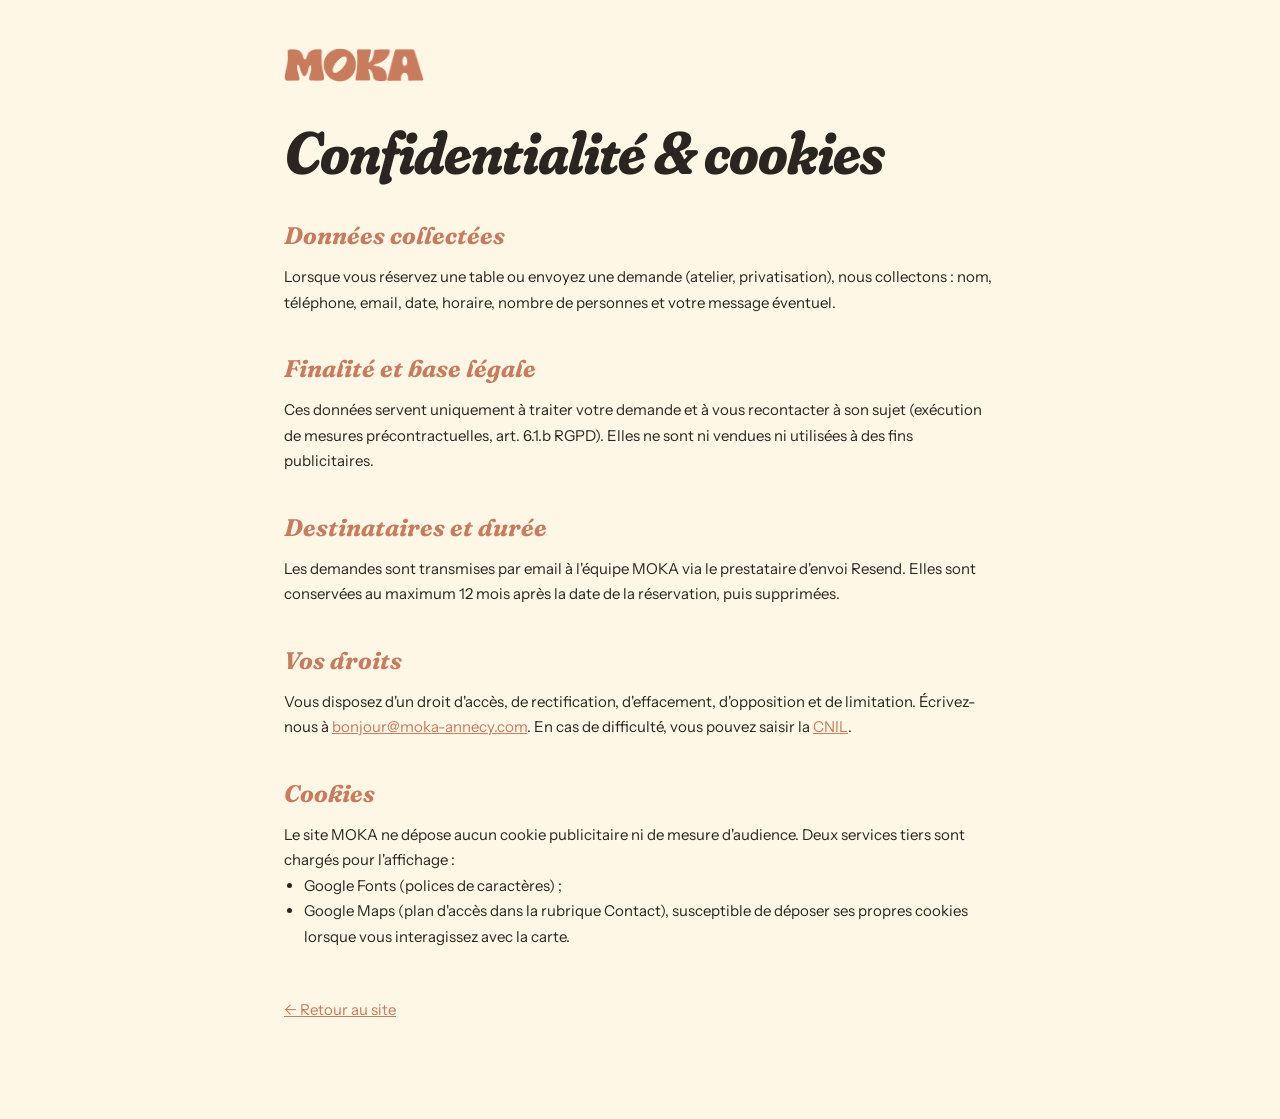
==== confidentialite.html @ 69cb8508 "Cache : versionnage CSS/JS et revalidation, fin du cache immuable d'un an Co-Authored-By: Claude Opu" ====
<!DOCTYPE html>
<html lang="fr" data-time="morning">
<head>
<meta charset="UTF-8">
<meta name="viewport" content="width=device-width, initial-scale=1">
<title>Confidentialité &amp; cookies — MOKA Annecy</title>
<meta name="robots" content="noindex">
<link rel="icon" href="/assets/img/favicon.svg" type="image/svg+xml">
<link rel="preconnect" href="https://fonts.googleapis.com">
<link rel="preconnect" href="https://fonts.gstatic.com" crossorigin>
<link href="https://fonts.googleapis.com/css2?family=Fraunces:ital,opsz,wght,SOFT@0,9..144,400..800,100;1,9..144,400..800,100&family=Instrument+Sans:wght@300;400;500;600;700&display=swap" rel="stylesheet">
<link rel="stylesheet" href="/assets/css/style.css?v=2fcfecd-2">
<style>
  body, a, button { cursor: auto !important; }
  a { cursor: pointer !important; }
  .legal-page { max-width: 760px; margin: 0 auto; padding: 48px 24px 96px; }
  .legal-page .back { display: inline-block; margin-bottom: 40px; color: var(--accent); text-decoration: none; font-size: 14px; }
  .legal-page .logo { height: 34px; display: block; margin-bottom: 40px; }
  .legal-page h1 { font-family: var(--font-serif); font-style: italic; font-variation-settings: var(--serif-var); font-size: clamp(38px, 7vw, 60px); line-height: 1; letter-spacing: -1px; margin-bottom: 32px; }
  .legal-page h2 { font-family: var(--font-serif); font-style: italic; font-size: 24px; color: var(--accent); margin: 36px 0 10px; }
  .legal-page p, .legal-page li { font-size: 15px; line-height: 1.7; color: var(--text); }
  .legal-page ul { padding-left: 20px; }
  .legal-page a { color: var(--accent); }
</style>
</head>
<body>
<main class="legal-page">
  <a href="/"><img src="/assets/img/logo-day.png" alt="MOKA" class="logo"></a>
  <h1>Confidentialité &amp; cookies</h1>
  <h2>Données collectées</h2>
  <p>Lorsque vous réservez une table ou envoyez une demande (atelier, privatisation), nous collectons : nom, téléphone, email, date, horaire, nombre de personnes et votre message éventuel.</p>
  <h2>Finalité et base légale</h2>
  <p>Ces données servent uniquement à traiter votre demande et à vous recontacter à son sujet (exécution de mesures précontractuelles, art. 6.1.b RGPD). Elles ne sont ni vendues ni utilisées à des fins publicitaires.</p>
  <h2>Destinataires et durée</h2>
  <p>Les demandes sont transmises par email à l'équipe MOKA via le prestataire d'envoi Resend. Elles sont conservées au maximum 12 mois après la date de la réservation, puis supprimées.</p>
  <h2>Vos droits</h2>
  <p>Vous disposez d'un droit d'accès, de rectification, d'effacement, d'opposition et de limitation. Écrivez-nous à <a href="mailto:bonjour@moka-annecy.com">bonjour@moka-annecy.com</a>. En cas de difficulté, vous pouvez saisir la <a href="https://www.cnil.fr" target="_blank" rel="noopener">CNIL</a>.</p>
  <h2 id="cookies">Cookies</h2>
  <p>Le site MOKA ne dépose aucun cookie publicitaire ni de mesure d'audience. Deux services tiers sont chargés pour l'affichage :</p>
  <ul>
    <li>Google Fonts (polices de caractères) ;</li>
    <li>Google Maps (plan d'accès dans la rubrique Contact), susceptible de déposer ses propres cookies lorsque vous interagissez avec la carte.</li>
  </ul>
  <p style="margin-top:48px"><a href="/">← Retour au site</a></p>
</main>
</body>
</html>
---- assets/css/style.css ----
* { margin: 0; padding: 0; box-sizing: border-box; }

:root {
  /* Palette MOKA base */
  --cream: #FAF4EC;
  --terracotta: #C97B5E;
  --terracotta-dark: #a8624a;
  --disco: #E8B530;
  --powder: #A8BBD3;
  --ink: #2A2520;
  --ink-mute: #6B5D52;

  /* Palette dynamique — valeurs par défaut afternoon */
  --bg: #FAF0E0;
  --bg-alt: #FFF7E5;
  --text: #2A2520;
  --text-mute: #6B5D52;
  --accent: #C97B5E;
  --accent-2: #E8B530;
  --nav-blur: rgba(250, 244, 236, 0.75);
  --border: rgba(42, 37, 32, 0.12);

  --transition-slow: 800ms cubic-bezier(0.4, 0, 0.2, 1);

  /* Typo */
  --font-serif: 'Fraunces', Georgia, serif;
  --font-sans: 'Instrument Sans', -apple-system, sans-serif;
  --font-accent: 'Bricolage Grotesque', sans-serif;
  --serif-var: "opsz" 144, "SOFT" 100, "WONK" 0;
}

/* Palette morning : lumineux, chaud, doux */
html[data-time="morning"] {
  --bg: #FFF7E5;
  --bg-alt: #FAF4EC;
  --text: #2A2520;
  --text-mute: #6B5D52;
  --accent: #C97B5E;
  --accent-2: #E8B530;
  --nav-blur: rgba(255, 247, 229, 0.8);
  --border: rgba(42, 37, 32, 0.1);
}

/* Palette afternoon : crème pêche + disco */
html[data-time="afternoon"] {
  --bg: #FAF0E0;
  --bg-alt: #FFF7E5;
  --text: #2A2520;
  --text-mute: #6B5D52;
  --accent: #C97B5E;
  --accent-2: #E8B530;
  --nav-blur: rgba(250, 240, 224, 0.78);
  --border: rgba(42, 37, 32, 0.12);
}

/* Palette night : encre profonde + accents chauds */
html[data-time="night"] {
  --bg: #1E1A16;
  --bg-alt: #2A2520;
  --text: #FAF4EC;
  --text-mute: rgba(250, 244, 236, 0.65);
  --accent: #E8B530;
  --accent-2: #C97B5E;
  --nav-blur: rgba(30, 26, 22, 0.75);
  --border: rgba(250, 244, 236, 0.15);
}

html { scroll-behavior: smooth; }

body {
  font-family: var(--font-sans);
  font-size: 16px;
  line-height: 1.5;
  color: var(--text);
  background: var(--bg);
  overflow-x: hidden;
  transition:
    background var(--transition-slow),
    color var(--transition-slow);
  cursor: default;
}

@media (min-width: 900px) {
  body { cursor: none; }
  a, button, [data-cursor-hover] { cursor: none; }
}

.serif {
  font-family: var(--font-serif);
  font-style: italic;
  font-variation-settings: var(--serif-var);
}
.accent {
  font-family: var(--font-accent);
  font-style: italic;
  font-weight: 500;
}
.uppercase-label {
  font-family: var(--font-sans);
  font-size: 11px;
  font-weight: 500;
  letter-spacing: 0.22em;
  text-transform: uppercase;
  color: var(--accent);
}

/* Custom cursor */
.cursor-outer, .cursor-inner {
  position: fixed;
  pointer-events: none;
  border-radius: 50%;
  z-index: 9999;
  mix-blend-mode: difference;
}
.cursor-outer {
  width: 32px;
  height: 32px;
  border: 1px solid var(--cream);
  transform: translate(-50%, -50%);
  transition: width 200ms, height 200ms, border-color 200ms;
}
.cursor-inner {
  width: 6px;
  height: 6px;
  background: var(--cream);
  transform: translate(-50%, -50%);
}
body.hovering .cursor-outer {
  width: 56px;
  height: 56px;
  background: rgba(250, 244, 236, 0.15);
}
@media (max-width: 899px) {
  .cursor-outer, .cursor-inner { display: none; }
}

/* Header */
header {
  position: fixed;
  top: 0;
  left: 0;
  right: 0;
  z-index: 100;
  padding: 20px 32px;
  transition: background var(--transition-slow), padding 200ms;
  backdrop-filter: blur(0px);
}
header.scrolled {
  background: var(--nav-blur);
  backdrop-filter: blur(20px);
  padding: 14px 32px;
  border-bottom: 1px solid var(--border);
}
header .container {
  display: flex;
  align-items: center;
  gap: 40px;
  max-width: 1440px;
  margin: 0 auto;
}
header .logo-link { line-height: 0; }
header .logo {
  height: 46px;
  display: block;
}
header nav {
  display: flex;
  gap: 32px;
  align-items: center;
  margin-left: auto;
}
@media (max-width: 899px) {
  header .container { gap: 12px; }
  header nav { display: none; }
  header .burger { margin-left: auto; order: 2; }
  header .btn-icon { order: 3; }
}
@media (max-width: 899px) { header nav { display: none; } }
header nav a {
  color: var(--text);
  text-decoration: none;
  font-size: 14px;
  font-weight: 400;
  letter-spacing: 0.02em;
  transition: color 200ms;
  position: relative;
}
header nav a:hover { color: var(--accent); }
header nav a::after {
  content: '';
  position: absolute;
  bottom: -4px;
  left: 0;
  right: 0;
  height: 1px;
  background: var(--accent);
  transform: scaleX(0);
  transition: transform 200ms;
  transform-origin: left;
}
header nav a:hover::after { transform: scaleX(1); }

.btn-icon {
  display: inline-flex;
  align-items: center;
  justify-content: center;
  width: 46px;
  height: 46px;
  background: var(--terracotta);
  color: var(--cream);
  border-radius: 50%;
  border: none;
  text-decoration: none;
  transition: transform 200ms, background 200ms;
  position: relative;
}
.btn-icon svg {
  width: 20px;
  height: 20px;
}
.btn-icon:hover {
  transform: translateY(-2px);
  background: var(--terracotta-dark);
}
.btn-icon::after {
  content: attr(aria-label);
  position: absolute;
  top: calc(100% + 8px);
  right: 0;
  padding: 6px 12px;
  background: var(--ink);
  color: var(--cream);
  font-family: var(--font-sans);
  font-size: 11px;
  font-weight: 500;
  letter-spacing: 0.08em;
  border-radius: 100px;
  white-space: nowrap;
  opacity: 0;
  pointer-events: none;
  transform: translateY(-4px);
  transition: opacity 200ms, transform 200ms;
}
.btn-icon:hover::after {
  opacity: 1;
  transform: translateY(0);
}

.btn-primary {
  display: inline-flex;
  align-items: center;
  justify-content: center;
  height: 46px;
  padding: 0 26px;
  background: var(--terracotta);
  color: var(--cream);
  text-decoration: none;
  font-size: 14px;
  font-weight: 500;
  letter-spacing: 0.05em;
  line-height: 1;
  border-radius: 100px;
  border: none;
  transition: transform 200ms, background 200ms;
}
.btn-primary:hover {
  transform: translateY(-2px);
  background: var(--terracotta-dark);
}

.btn-ghost {
  display: inline-flex;
  align-items: center;
  justify-content: center;
  height: 46px;
  padding: 0 26px;
  color: var(--text);
  text-decoration: none;
  font-size: 14px;
  font-weight: 500;
  letter-spacing: 0.05em;
  line-height: 1;
  border-radius: 100px;
  border: 1px solid var(--border);
  transition: all 200ms;
}
.btn-ghost:hover {
  border-color: var(--accent);
  color: var(--accent);
}

/* Header au-dessus du menu quand ouvert pour rester cliquable */
body.menu-open header { z-index: 200; }
body.menu-open header .logo-day { display: none; }
body.menu-open header .logo-night { display: block; }

/* Menu burger mobile */
.burger { display: none; background: none; border: none; padding: 8px; cursor: pointer; position: relative; z-index: 102; }
.burger svg { width: 26px; height: 26px; stroke: var(--text); transition: stroke 200ms, opacity 200ms; display: block; }
.burger .icon-close { position: absolute; top: 8px; left: 8px; opacity: 0; }
body.menu-open .burger .icon-open { opacity: 0; }
body.menu-open .burger .icon-close { opacity: 1; stroke: var(--cream); }
body.menu-open .burger .icon-open { stroke: var(--cream); }
@media (max-width: 899px) { .burger { display: block; } }

/* Menu mobile overlay */
.mobile-menu {
  position: fixed;
  inset: 0;
  background: var(--ink);
  color: var(--cream);
  z-index: 101;
  display: flex;
  flex-direction: column;
  justify-content: center;
  align-items: center;
  gap: 24px;
  opacity: 0;
  pointer-events: none;
  transform: translateY(-20px);
  transition: opacity 400ms cubic-bezier(0.4, 0, 0.2, 1), transform 400ms cubic-bezier(0.4, 0, 0.2, 1);
}
body.menu-open .mobile-menu {
  opacity: 1;
  pointer-events: auto;
  transform: translateY(0);
}
.mobile-menu a {
  font-family: var(--font-serif);
  font-style: italic;
  font-variation-settings: var(--serif-var);
  font-size: 40px;
  color: var(--cream);
  text-decoration: none;
  letter-spacing: -0.5px;
  transition: color 200ms;
}
.mobile-menu a:hover, .mobile-menu a:focus { color: var(--disco); }
.mobile-menu .btn-primary {
  margin-top: 24px;
  background: var(--terracotta);
  color: var(--cream);
  font-family: var(--font-sans);
  font-style: normal;
  font-size: 14px;
}

/* ============ HERO ============ */
.hero {
  min-height: 100vh;
  min-height: 100dvh;
  position: relative;
  overflow: hidden;
  display: flex;
  align-items: center;
  justify-content: center;
  padding: 100px 32px 60px;
  background: var(--bg);
  transition: background var(--transition-slow);
}
.hero-sun-wrap {
  position: absolute;
  top: 15%;
  right: 10%;
  z-index: 1;
  transition: transform 0.8s cubic-bezier(0.25, 0.46, 0.45, 0.94);
  pointer-events: none;
}
.hero-sun {
  width: 380px;
  height: 380px;
  border-radius: 50%;
  background: radial-gradient(circle at 30% 30%, rgba(232, 181, 48, 0.4), rgba(232, 181, 48, 0.15) 60%, transparent 75%);
  filter: blur(20px);
  animation: heroSunDrift 22s ease-in-out infinite, heroSunPulse 8s ease-in-out infinite;
}
html[data-time="night"] .hero-sun {
  background: radial-gradient(circle at 30% 30%, rgba(232, 181, 48, 0.6), rgba(201, 123, 94, 0.25) 60%, transparent 75%);
}
@keyframes heroSunDrift {
  0%, 100% { transform: translate(0, 0); }
  20% { transform: translate(-30px, 20px); }
  40% { transform: translate(20px, -30px); }
  60% { transform: translate(30px, 15px); }
  80% { transform: translate(-15px, -20px); }
}
@keyframes heroSunPulse {
  0%, 100% { opacity: 1; filter: blur(20px); }
  50% { opacity: 0.85; filter: blur(28px); }
}
@media (max-width: 899px) {
  .hero-sun { width: 260px; height: 260px; opacity: 0.6; }
}

.hero-content {
  position: relative;
  z-index: 2;
  text-align: center;
  max-width: 1100px;
  width: 100%;
}
.hero-lines {
  display: flex;
  flex-direction: column;
  gap: 32px;
  margin-bottom: 56px;
  font-family: var(--font-serif);
  font-style: italic;
  font-variation-settings: var(--serif-var);
  font-size: clamp(48px, 10vw, 128px);
  line-height: 0.95;
  letter-spacing: -3px;
  color: var(--text);
  font-weight: 600;
  word-spacing: 0.08em;
}
@media (max-width: 899px) {
  .hero-lines { gap: 24px; }
}
.hero-line {
  display: block;
  opacity: 0;
  transform: translateY(40px);
  filter: blur(12px);
  transition:
    opacity 1s cubic-bezier(0.2, 0.7, 0.2, 1),
    transform 1s cubic-bezier(0.2, 0.7, 0.2, 1),
    filter 1s cubic-bezier(0.2, 0.7, 0.2, 1);
}
.hero-line.visible {
  opacity: 1;
  transform: translateY(0);
  filter: blur(0);
}
.hero-line:nth-child(1) { transition-delay: 300ms; }
.hero-line:nth-child(2) { transition-delay: 700ms; }
.hero-line:nth-child(3) { transition-delay: 1100ms; }

.hero-line-prefix {
  color: var(--text);
  margin-right: 0.4em;
}
@media (max-width: 899px) {
  .hero-line-prefix { margin-right: 0.3em; }
}
html[data-time="night"] .hero-line-prefix { color: rgba(250, 244, 236, 0.85); }

.hero-verb {
  font-family: var(--font-accent);
  font-style: italic;
  font-weight: 700;
  letter-spacing: -1.5px;
  transition: color var(--transition-slow);
}
.verb-morning { color: var(--terracotta); }
.verb-afternoon { color: var(--disco); }
.verb-night { color: var(--powder); }
html[data-time="night"] .verb-night { color: #C9D6E8; }

/* Slight highlight of the current time's line */
html[data-time="morning"] .hero-line:nth-child(1) .hero-line-prefix,
html[data-time="afternoon"] .hero-line:nth-child(2) .hero-line-prefix,
html[data-time="night"] .hero-line:nth-child(3) .hero-line-prefix {
  font-weight: 700;
}
html[data-time="morning"] .hero-line:not(:nth-child(1)),
html[data-time="afternoon"] .hero-line:not(:nth-child(2)),
html[data-time="night"] .hero-line:not(:nth-child(3)) {
  opacity: 0.55;
}
html[data-time="morning"] .hero-line:not(:nth-child(1)).visible,
html[data-time="afternoon"] .hero-line:not(:nth-child(2)).visible,
html[data-time="night"] .hero-line:not(:nth-child(3)).visible {
  opacity: 0.55;
}

.hero-sub {
  font-family: var(--font-sans);
  font-size: clamp(14px, 1.5vw, 17px);
  color: var(--text-mute);
  letter-spacing: 0.08em;
  margin-bottom: 44px;
  opacity: 0;
  transform: translateY(20px);
  transition: opacity 800ms cubic-bezier(0.16, 1, 0.3, 1), transform 800ms cubic-bezier(0.16, 1, 0.3, 1);
  transition-delay: 1500ms;
}
.hero-sub.visible {
  opacity: 1;
  transform: translateY(0);
}
.hero-cta {
  display: flex;
  gap: 12px;
  justify-content: center;
  flex-wrap: wrap;
  opacity: 0;
  transform: translateY(20px);
  transition: opacity 800ms cubic-bezier(0.16, 1, 0.3, 1), transform 800ms cubic-bezier(0.16, 1, 0.3, 1);
  transition-delay: 1750ms;
}
.hero-cta.visible {
  opacity: 1;
  transform: translateY(0);
}

.scroll-hint {
  position: absolute;
  bottom: 32px;
  left: 50%;
  transform: translateX(-50%);
  color: var(--text-mute);
  font-size: 11px;
  letter-spacing: 0.2em;
  text-transform: uppercase;
  animation: bounce 2s infinite;
  z-index: 3;
}
.scroll-hint svg { width: 20px; height: 20px; margin-top: 4px; stroke: var(--text-mute); }

@keyframes fadeInUp {
  from { opacity: 0; transform: translateY(30px); }
  to { opacity: 1; transform: translateY(0); }
}
@keyframes bounce {
  0%, 100% { transform: translateX(-50%) translateY(0); }
  50% { transform: translateX(-50%) translateY(-8px); }
}

/* ============ SECTIONS COMMUNES ============ */
section { position: relative; }
.section-container {
  max-width: 1200px;
  margin: 0 auto;
  padding: 120px 32px;
}
@media (max-width: 899px) {
  .section-container { padding: 80px 24px; }
}
.section-title {
  font-family: var(--font-serif);
  font-style: italic;
  font-variation-settings: var(--serif-var);
  font-size: clamp(40px, 6vw, 72px);
  line-height: 0.95;
  color: var(--text);
  letter-spacing: -1.5px;
  margin-bottom: 24px;
}
.section-intro {
  font-family: var(--font-serif);
  font-style: italic;
  font-variation-settings: var(--serif-var);
  font-size: clamp(16px, 2vw, 20px);
  line-height: 1.4;
  color: var(--text-mute);
  max-width: 600px;
  margin-bottom: 60px;
}

/* ============ CONCEPT 3 MOMENTS ============ */
.moments {
  background: var(--bg-alt);
  transition: background var(--transition-slow);
}
.moments-grid {
  display: grid;
  grid-template-columns: repeat(3, 1fr);
  gap: 20px;
  margin-top: 48px;
}
@media (max-width: 899px) {
  .moments-grid { grid-template-columns: 1fr; gap: 14px; }
  .moment-card { min-height: 0; }
}
.moment-card {
  padding: 36px 28px 38px;
  border-radius: 22px;
  position: relative;
  overflow: hidden;
  transition: transform 400ms cubic-bezier(0.16, 1, 0.3, 1), box-shadow 400ms;
  min-height: 300px;
  display: flex;
  flex-direction: column;
}
.moment-card:hover {
  transform: translateY(-8px);
  box-shadow: 0 24px 48px -12px rgba(42, 37, 32, 0.18);
}
.moment-card.morning {
  background: linear-gradient(160deg, #FFF7E5, #FAF4EC);
  color: var(--ink);
}
.moment-card.afternoon {
  background: linear-gradient(160deg, #FAF0E0, #F5E8D5);
  color: var(--ink);
}
.moment-card.night {
  background: linear-gradient(160deg, #2A2520, #1E1A16);
  color: var(--cream);
}
.moment-card .num {
  font-family: var(--font-sans);
  font-size: 11px;
  font-weight: 500;
  letter-spacing: 0.22em;
  color: var(--terracotta);
  margin-bottom: 12px;
}
.moment-card.night .num { color: var(--disco); }
.moment-card .name {
  font-family: var(--font-serif);
  font-style: italic;
  font-variation-settings: var(--serif-var);
  font-size: 38px;
  line-height: 1;
  margin-bottom: 10px;
  letter-spacing: -0.6px;
}
.moment-card .time {
  font-family: var(--font-sans);
  font-size: 13px;
  color: var(--terracotta);
  margin-bottom: 24px;
  letter-spacing: 0.05em;
  margin-bottom: 18px;
}
.moment-card.night .time { color: var(--disco); }
.moment-card .desc {
  font-family: var(--font-serif);
  font-style: italic;
  font-variation-settings: var(--serif-var);
  font-size: 15px;
  line-height: 1.5;
  color: var(--ink-mute);
  flex: 1;
}
.moment-card.night .desc { color: rgba(250, 244, 236, 0.7); }
.moment-card .arrow {
  margin-top: 18px;
  font-family: var(--font-sans);
  font-size: 13px;
  letter-spacing: 0.05em;
  color: var(--terracotta);
  text-decoration: none;
  display: inline-block;
  align-self: flex-start;
}
.moment-card.night .arrow { color: var(--disco); }

.tagline-box {
  margin-top: 80px;
  padding: 32px 40px;
  background: rgba(232, 181, 48, 0.12);
  border-left: 3px solid var(--disco);
  border-radius: 20px;
}
.tagline-box p {
  font-family: var(--font-serif);
  font-style: italic;
  font-variation-settings: var(--serif-var);
  font-size: clamp(20px, 3vw, 28px);
  line-height: 1.3;
  color: var(--text);
  letter-spacing: -0.3px;
}

/* ============ LE LIEU (full-width immersif + mosaïque à facettes) ============ */
.lieu {
  background: var(--bg);
  transition: background var(--transition-slow);
  padding: 0;
}
.lieu-hero {
  position: relative;
  width: 100%;
  min-height: 90vh;
  overflow: hidden;
  display: flex;
  align-items: flex-end;
  background: var(--ink);
}
/* Slider images en crossfade (object-fit cover = pas de déformation) */
.lieu-slider {
  position: absolute;
  inset: 0;
  z-index: 0;
  background: var(--ink);
}
.lieu-slide {
  position: absolute;
  inset: 0;
  width: 100%;
  height: 100%;
  object-fit: cover;
  object-position: center;
  opacity: 0;
  transition: opacity 1200ms cubic-bezier(0.4, 0, 0.2, 1);
  will-change: opacity;
}
.lieu-slide.active { opacity: 1; }

/* Shimmer overlay : flash de facettes disco pendant la transition */
.lieu-shimmer {
  position: absolute;
  inset: 0;
  z-index: 1;
  display: grid;
  grid-template-columns: repeat(10, 1fr);
  grid-template-rows: repeat(6, 1fr);
  pointer-events: none;
}
@media (max-width: 899px) {
  .lieu-shimmer {
    grid-template-columns: repeat(6, 1fr);
    grid-template-rows: repeat(8, 1fr);
  }
}
.lieu-shimmer-tile {
  background: linear-gradient(135deg, rgba(250, 244, 236, 0.35) 0%, transparent 55%);
  opacity: 0;
  transition: opacity 350ms cubic-bezier(0.4, 0, 0.2, 1);
  transition-delay: var(--tile-delay, 0ms);
}
.lieu-shimmer.flash .lieu-shimmer-tile { opacity: 1; }
.lieu-shimmer.flash-out .lieu-shimmer-tile { opacity: 0; }

.lieu-hero-overlay {
  position: absolute;
  inset: 0;
  background: linear-gradient(180deg,
    rgba(42, 37, 32, 0.15) 0%,
    rgba(42, 37, 32, 0.05) 40%,
    rgba(42, 37, 32, 0.75) 100%);
  z-index: 2;
  pointer-events: none;
}
.lieu-hero-content {
  position: relative;
  z-index: 3;
  max-width: 1200px;
  margin: 0 auto;
  width: 100%;
  padding: 60px 48px 80px 48px;
  color: var(--cream);
}
@media (max-width: 899px) {
  .lieu-hero { min-height: 80vh; }
  .lieu-hero-content { padding: 40px 24px 60px 24px; }
}
.lieu-hero-content .uppercase-label {
  color: var(--disco);
  margin-bottom: 16px;
}
.lieu-hero-title {
  font-family: var(--font-serif);
  font-style: italic;
  font-variation-settings: var(--serif-var);
  font-size: clamp(48px, 8vw, 96px);
  line-height: 0.95;
  color: var(--cream);
  letter-spacing: -2px;
  margin-bottom: 24px;
  max-width: 800px;
}
.lieu-hero-lead {
  font-family: var(--font-serif);
  font-style: italic;
  font-variation-settings: var(--serif-var);
  font-size: clamp(17px, 2vw, 22px);
  line-height: 1.5;
  color: rgba(250, 244, 236, 0.9);
  max-width: 620px;
  margin-bottom: 28px;
}
.lieu-hero-address {
  display: inline-flex;
  align-items: center;
  gap: 10px;
  padding: 12px 20px;
  background: rgba(250, 244, 236, 0.12);
  backdrop-filter: blur(20px);
  color: var(--cream);
  border: 1px solid rgba(250, 244, 236, 0.25);
  border-radius: 100px;
  font-family: var(--font-sans);
  font-size: 13px;
  letter-spacing: 0.04em;
}
.lieu-hero-address svg { width: 16px; height: 16px; }

/* Dots pour naviguer entre slides */
.lieu-dots {
  position: absolute;
  bottom: 24px;
  right: 32px;
  z-index: 3;
  display: flex;
  gap: 8px;
}
.lieu-dot {
  width: 8px;
  height: 8px;
  border-radius: 50%;
  background: rgba(250, 244, 236, 0.35);
  border: none;
  cursor: pointer;
  padding: 0;
  transition: background 300ms, transform 300ms;
}
.lieu-dot:hover { background: rgba(250, 244, 236, 0.6); }
.lieu-dot.active { background: var(--disco); transform: scale(1.3); }
@media (max-width: 899px) {
  .lieu-dots { bottom: 20px; right: 24px; }
}

/* ============ DÉTAILS ============ */
.details {
  background: var(--bg-alt);
  transition: background var(--transition-slow);
}
.details-header { margin-bottom: 60px; }
.details-grid {
  display: grid;
  grid-template-columns: 1.35fr 1fr;
  gap: 24px;
  align-items: stretch;
}
@media (max-width: 899px) {
  .details-grid { grid-template-columns: 1fr; }
}
.details-card {
  position: relative;
  margin: 0;
  border-radius: 24px;
  overflow: hidden;
  background: var(--bg);
  aspect-ratio: 4/5;
  box-shadow: 0 20px 40px -12px rgba(42, 37, 32, 0.15);
  transition: transform 400ms cubic-bezier(0.16, 1, 0.3, 1);
}
.details-card-tall { aspect-ratio: 5/4; }
@media (max-width: 899px) {
  .details-card, .details-card-tall { aspect-ratio: 4/3; }
}
.details-card:hover { transform: translateY(-6px); }
.details-card img {
  width: 100%;
  height: 100%;
  object-fit: cover;
  transition: transform 800ms cubic-bezier(0.4, 0, 0.2, 1);
}
.details-card:hover img { transform: scale(1.04); }
.details-card figcaption {
  position: absolute;
  bottom: 20px;
  left: 20px;
  padding: 8px 16px;
  background: rgba(42, 37, 32, 0.7);
  backdrop-filter: blur(10px);
  color: var(--cream);
  border-radius: 100px;
  font-size: 13px;
}

/* ============ TEASER ÉVÉNEMENTS ============ */
.events {
  background: var(--bg-alt);
  transition: background var(--transition-slow);
}
.events-header {
  display: flex;
  justify-content: space-between;
  align-items: flex-end;
  gap: 24px;
  margin-bottom: 60px;
  flex-wrap: wrap;
}
.events-grid {
  display: grid;
  grid-template-columns: repeat(3, 1fr);
  gap: 24px;
}
@media (max-width: 899px) {
  .events-grid { grid-template-columns: 1fr; }
}
.event-card {
  background: var(--bg);
  border: 1px solid var(--border);
  border-radius: 20px;
  padding: 32px;
  transition: transform 300ms cubic-bezier(0.16, 1, 0.3, 1), border-color 300ms;
  cursor: pointer;
  position: relative;
  overflow: hidden;
  min-height: 260px;
  display: flex;
  flex-direction: column;
}
.event-card:hover {
  transform: translateY(-4px);
  border-color: var(--accent);
}
.event-card .month {
  font-family: var(--font-sans);
  font-size: 12px;
  font-weight: 500;
  letter-spacing: 0.15em;
  text-transform: uppercase;
  color: var(--text-mute);
  margin-bottom: 4px;
}
.event-card .day {
  font-family: var(--font-serif);
  font-style: italic;
  font-variation-settings: var(--serif-var);
  font-size: 96px;
  line-height: 0.9;
  color: var(--accent-2);
  margin-bottom: 16px;
  letter-spacing: -3px;
}
.event-card .type {
  font-family: var(--font-sans);
  font-size: 11px;
  font-weight: 500;
  letter-spacing: 0.22em;
  text-transform: uppercase;
  color: var(--accent);
  margin-bottom: 6px;
}
.event-card .title {
  font-family: var(--font-serif);
  font-style: italic;
  font-variation-settings: var(--serif-var);
  font-size: 26px;
  line-height: 1;
  color: var(--text);
  margin-bottom: 12px;
  letter-spacing: -0.4px;
  flex: 1;
}
.event-card .hours {
  font-family: var(--font-sans);
  font-size: 13px;
  color: var(--text-mute);
}

/* ============ CTA RÉSERVATION ============ */
.cta-final {
  background: var(--terracotta);
  color: var(--cream);
  min-height: 60vh;
  display: flex;
  align-items: center;
  justify-content: center;
  padding: 100px 32px;
  position: relative;
  overflow: hidden;
}
.cta-final::before {
  content: '';
  position: absolute;
  top: -200px;
  right: -200px;
  width: 500px;
  height: 500px;
  border-radius: 50%;
  background: rgba(232, 181, 48, 0.9);
}
.cta-final::after {
  content: '';
  position: absolute;
  bottom: -160px;
  left: -160px;
  width: 380px;
  height: 380px;
  border-radius: 50%;
  background: rgba(250, 244, 236, 0.12);
}
.cta-content {
  position: relative;
  z-index: 2;
  text-align: center;
  max-width: 800px;
}
.cta-content {
  position: relative;
  z-index: 2;
  text-align: center;
  max-width: 1200px;
  width: 100%;
}
.cta-content h2 {
  font-family: var(--font-serif);
  font-style: italic;
  font-variation-settings: var(--serif-var);
  font-size: clamp(48px, 11vw, 140px);
  line-height: 0.9;
  color: var(--cream);
  letter-spacing: -3.5px;
  margin-bottom: 32px;
  white-space: nowrap;
  overflow: hidden;
}
.cta-content .cta-sub {
  font-family: var(--font-serif);
  font-style: italic;
  font-variation-settings: var(--serif-var);
  font-size: 18px;
  color: rgba(250, 244, 236, 0.9);
  margin-bottom: 36px;
  max-width: 500px;
  margin-left: auto;
  margin-right: auto;
}
.cta-content .btn-primary {
  background: var(--cream);
  color: var(--terracotta);
  padding: 16px 36px;
  font-size: 15px;
}
.cta-content .btn-primary:hover {
  background: var(--cream);
  color: var(--terracotta-dark);
  transform: translateY(-3px);
}

/* ============ FOOTER ============ */
footer {
  background: var(--ink);
  color: var(--cream);
  padding: 80px 32px 32px;
}
.footer-container {
  max-width: 1200px;
  margin: 0 auto;
}
.footer-top {
  display: grid;
  grid-template-columns: 1.4fr 1fr 1fr 1fr;
  gap: 48px;
  padding-bottom: 60px;
  border-bottom: 1px solid rgba(250, 244, 236, 0.15);
}
@media (max-width: 899px) {
  .footer-top { grid-template-columns: 1fr 1fr; gap: 32px; }
}
.footer-brand h3 {
  font-family: var(--font-serif);
  font-style: italic;
  font-variation-settings: var(--serif-var);
  font-size: 32px;
  line-height: 1;
  color: var(--cream);
  margin-bottom: 12px;
  letter-spacing: -0.5px;
}
.footer-brand p {
  font-family: var(--font-serif);
  font-style: italic;
  font-variation-settings: var(--serif-var);
  font-size: 15px;
  color: rgba(250, 244, 236, 0.7);
  line-height: 1.5;
  max-width: 280px;
}
.footer-col h4 {
  font-family: var(--font-sans);
  font-size: 11px;
  font-weight: 500;
  letter-spacing: 0.22em;
  text-transform: uppercase;
  color: var(--disco);
  margin-bottom: 16px;
}
.footer-col p, .footer-col a {
  font-family: var(--font-sans);
  font-size: 14px;
  color: rgba(250, 244, 236, 0.75);
  line-height: 1.7;
  text-decoration: none;
  display: block;
}
.footer-col a:hover { color: var(--disco); }
.footer-bottom {
  padding-top: 32px;
  display: flex;
  justify-content: space-between;
  align-items: center;
  gap: 16px;
  flex-wrap: wrap;
  font-size: 12px;
  color: rgba(250, 244, 236, 0.5);
}
.footer-bottom .accent {
  color: var(--disco);
  font-size: 14px;
  font-family: var(--font-accent);
  font-style: italic;
  font-weight: 500;
}
.footer-bottom .legal { display: flex; gap: 20px; flex-wrap: wrap; }
.footer-bottom a { color: rgba(250, 244, 236, 0.5); text-decoration: none; }
.footer-bottom a:hover { color: var(--cream); }

/* Reveal on scroll */
.reveal { opacity: 0; transform: translateY(30px); transition: opacity 800ms cubic-bezier(0.16, 1, 0.3, 1), transform 800ms cubic-bezier(0.16, 1, 0.3, 1); }
.reveal.visible { opacity: 1; transform: translateY(0); }

/* Text reveal — mots qui s'écrivent progressivement */
.reveal-text { visibility: hidden; }
.reveal-text.ready { visibility: visible; }
.reveal-text .word {
  display: inline-block;
  opacity: 0;
  transform: translateY(0.5em);
  transition:
    opacity 900ms cubic-bezier(0.2, 0.7, 0.2, 1),
    transform 900ms cubic-bezier(0.2, 0.7, 0.2, 1),
    filter 900ms cubic-bezier(0.2, 0.7, 0.2, 1);
  transition-delay: calc(var(--i, 0) * 90ms);
  filter: blur(8px);
  will-change: opacity, transform, filter;
}
.reveal-text.visible .word {
  opacity: 1;
  transform: translateY(0);
  filter: blur(0);
}

/* Text reveal — char-by-char pour titres "hero" ou CTA impact */
.reveal-chars { visibility: hidden; }
.reveal-chars.ready { visibility: visible; }
.reveal-chars .char {
  display: inline-block;
  opacity: 0;
  transform: translateY(0.6em) scale(0.9);
  transition:
    opacity 700ms cubic-bezier(0.2, 0.8, 0.2, 1),
    transform 700ms cubic-bezier(0.2, 0.8, 0.2, 1);
  transition-delay: calc(var(--i, 0) * 40ms);
  will-change: opacity, transform;
}
.reveal-chars .char.space { width: 0.28em; }
.reveal-chars.visible .char {
  opacity: 1;
  transform: translateY(0) scale(1);
}

/* Logo inversion pour night */
html[data-time="night"] header .logo-day { display: none; }
html[data-time="night"] header .logo-night { display: block; }
header .logo-day { display: block; }
header .logo-night { display: none; }
.footer-brand h3 .footer-logo{height:40px;width:auto;display:block;margin-bottom:6px}
body.menu-open header .logo-day{display:none!important}
body.menu-open header .logo-night{display:block!important}

/* ============ EVENT CARD LINK ============ */
a.event-card { text-decoration: none; color: inherit; }

/* ============ LA CARTE ============ */
.carte { background: var(--bg); transition: background var(--transition-slow); }
.carte .section-intro { margin-bottom: 40px; }
.carte-tabs {
  display: grid; grid-template-columns: repeat(4, 1fr); gap: 10px;
  margin-bottom: 40px;
}
.carte-tabs button {
  display: flex; flex-direction: column; align-items: flex-start; gap: 4px;
  padding: 18px 20px; border-radius: 18px;
  background: transparent; border: 1px solid var(--border); color: var(--text);
  font-family: var(--font-serif); font-style: italic; font-variation-settings: var(--serif-var);
  font-size: 26px; line-height: 1; letter-spacing: -0.4px; text-align: left;
  transition: background 250ms, border-color 250ms, color 250ms, transform 250ms;
}
.carte-tabs button:hover { border-color: var(--accent); transform: translateY(-2px); }
.carte-tabs .t-num, .carte-tabs .t-time {
  font-family: var(--font-sans); font-style: normal; font-size: 11px; letter-spacing: 0.18em;
  text-transform: uppercase; color: var(--text-mute);
}
.carte-tabs .t-num { color: var(--accent); }
.carte-tabs button[aria-selected="true"] { background: var(--ink); border-color: var(--ink); color: var(--cream); }
.carte-tabs button[aria-selected="true"] .t-time { color: rgba(250,244,236,.65); }
.carte-tabs button[aria-selected="true"] .t-num { color: var(--disco); }
html[data-time="night"] .carte-tabs button[aria-selected="true"] { background: var(--cream); color: var(--ink); border-color: var(--cream); }
html[data-time="night"] .carte-tabs button[aria-selected="true"] .t-time { color: var(--ink-mute); }
html[data-time="night"] .carte-tabs button[aria-selected="true"] .t-num { color: var(--terracotta); }
@media (max-width: 899px) {
  .carte-tabs { grid-template-columns: repeat(2, 1fr); }
  .carte-tabs button { font-size: 22px; padding: 14px 16px; }
}
.carte-panel { animation: fadeInUp 500ms cubic-bezier(0.16,1,0.3,1); }
.carte-panel[hidden] { display: none; }
.carte-lead {
  font-family: var(--font-serif); font-style: italic; font-variation-settings: var(--serif-var);
  font-size: clamp(17px, 2vw, 21px); line-height: 1.45; color: var(--text-mute);
  max-width: 640px; margin-bottom: 32px;
}
.carte-formules { display: grid; grid-template-columns: repeat(auto-fit, minmax(260px, 1fr)); gap: 16px; margin-bottom: 40px; }
.formule {
  padding: 22px 24px; border-radius: 18px;
  background: rgba(232,181,48,.12); border-left: 3px solid var(--disco);
}
.formule .f-lbl { font-size: 10.5px; letter-spacing: .22em; text-transform: uppercase; color: var(--text-mute); margin-bottom: 8px; }
.formule .f-line { display: flex; justify-content: space-between; align-items: baseline; gap: 14px; }
.formule .f-ttl, .formule .f-amt {
  font-family: var(--font-serif); font-style: italic; font-variation-settings: var(--serif-var); font-size: 26px; letter-spacing: -.4px;
}
.formule .f-amt { color: var(--accent); white-space: nowrap; }
.formule p { font-size: 14px; color: var(--text-mute); margin-top: 6px; line-height: 1.5; }
.carte-grid { display: grid; grid-template-columns: repeat(auto-fit, minmax(250px, 1fr)); gap: 32px 40px; }
.carte-grid-2 { grid-template-columns: repeat(auto-fit, minmax(300px, 1fr)); }
.menu-block h3 {
  font-family: var(--font-serif); font-style: italic; font-variation-settings: var(--serif-var);
  font-size: 24px; color: var(--accent); margin: 0 0 14px; letter-spacing: -.3px;
}
.menu-block h3 + .menu-list + h3, .menu-block .menu-list + h3, .menu-block .menu-note + h3, .menu-block .encart-spritz + h3 { margin-top: 28px; }
.menu-block h3 em { font-family: var(--font-sans); font-style: normal; font-size: 16px; color: var(--text-mute); }
.menu-list { list-style: none; }
.menu-list li {
  display: flex; justify-content: space-between; align-items: baseline; gap: 16px;
  padding: 9px 0; border-bottom: 1px solid var(--border); font-size: 15px;
}
.menu-list li:last-child { border-bottom: none; }
.menu-list .n { flex: 1; }
.menu-list .n small {
  display: block; margin-top: 3px;
  font-family: var(--font-serif); font-style: italic; font-variation-settings: var(--serif-var);
  font-size: 13.5px; line-height: 1.4; color: var(--text-mute);
}
.menu-list b { font-weight: 500; color: var(--accent); }
.menu-list .n small b { font-style: italic; }
.menu-list .p { font-variant-numeric: tabular-nums; color: var(--accent); white-space: nowrap; font-weight: 500; }
.menu-note { font-family: var(--font-serif); font-style: italic; font-size: 13px; color: var(--text-mute); margin-top: 6px; }
.encart-spritz { background: var(--cream); color: var(--ink); border-radius: 18px; padding: 22px 24px; border: 1px solid rgba(42,37,32,.1); }
.encart-spritz .encart-title { font-size: 11px; letter-spacing: .22em; text-transform: uppercase; color: var(--ink-mute); margin-bottom: 10px; }
.encart-spritz .encart-title span { color: #101C33; font-weight: 600; }
.encart-spritz .menu-list li { border-bottom: 1px dotted rgba(16,28,51,.25); font-size: 13px; letter-spacing: .1em; text-transform: uppercase; }
.encart-spritz .menu-list .p { color: #101C33; }
.encart-cap { font-family: var(--font-serif); font-style: italic; font-size: 12.5px; color: var(--ink-mute); margin-top: 12px; line-height: 1.45; }
.carte-legal { margin-top: 48px; font-size: 12px; color: var(--text-mute); line-height: 1.6; max-width: 720px; }

/* ============ ATELIERS / PRIVATISATION ============ */
.ateliers { background: var(--bg); transition: background var(--transition-slow); }
.privatisation { background: var(--bg-alt); transition: background var(--transition-slow); }
.split { display: grid; grid-template-columns: 1fr 1fr; gap: 64px; align-items: start; }
.split-reverse .split-text { order: 2; }
@media (max-width: 899px) {
  .split { grid-template-columns: 1fr; gap: 40px; }
  .split-reverse .split-text { order: 0; }
}
.facts { list-style: none; display: grid; grid-template-columns: repeat(3, 1fr); gap: 12px; }
.facts li { padding: 18px 16px; border: 1px solid var(--border); border-radius: 16px; }
.facts strong {
  display: block; font-family: var(--font-serif); font-style: italic; font-variation-settings: var(--serif-var);
  font-size: 26px; font-weight: 400; color: var(--accent); letter-spacing: -.4px; line-height: 1.1;
}
.facts span { display: block; font-size: 12.5px; color: var(--text-mute); margin-top: 6px; line-height: 1.4; }
@media (max-width: 520px) { .facts { grid-template-columns: 1fr; } }

/* ============ FORMULAIRES ============ */
.booking-form {
  background: var(--cream); color: var(--ink);
  border-radius: 24px; padding: 32px;
  box-shadow: 0 24px 60px -24px rgba(42,37,32,.25);
  text-align: left;
}
.booking-form h3 {
  font-family: var(--font-serif); font-style: italic; font-variation-settings: var(--serif-var);
  font-size: 28px; letter-spacing: -.4px; margin-bottom: 20px; color: var(--ink);
}
.booking-form .grid-2, .booking-form .grid-4 { display: grid; gap: 14px 16px; margin-bottom: 20px; }
.booking-form .grid-2 { grid-template-columns: 1fr 1fr; }
.booking-form .grid-4 { grid-template-columns: repeat(4, 1fr); }
.booking-form .full { grid-column: 1 / -1; }
.booking-form .span-2 { grid-column: span 2; }
@media (max-width: 899px) {
  .booking-form { padding: 24px 20px; }
  .booking-form .grid-4 { grid-template-columns: 1fr 1fr; }
}
@media (max-width: 520px) {
  .booking-form .grid-2, .booking-form .grid-4 { grid-template-columns: 1fr; }
  .booking-form .span-2 { grid-column: auto; }
}
.booking-form label {
  display: flex; flex-direction: column; gap: 6px; min-width: 0;
  font-size: 11px; font-weight: 500; letter-spacing: .16em; text-transform: uppercase; color: var(--ink-mute);
}
.booking-form input, .booking-form select, .booking-form textarea {
  width: 100%; min-width: 0; font: inherit; font-family: var(--font-sans); font-size: 15px;
  letter-spacing: normal; text-transform: none; color: var(--ink);
  background: #fff; border: 1px solid rgba(42,37,32,.16); border-radius: 12px;
  padding: 12px 14px; min-height: 46px; transition: border-color 200ms, box-shadow 200ms;
  cursor: auto; -webkit-appearance: none; appearance: none;
}
.booking-form select {
  background-image: url("data:image/svg+xml,%3Csvg xmlns='http://www.w3.org/2000/svg' viewBox='0 0 24 24' fill='none' stroke='%236B5D52' stroke-width='2'%3E%3Cpath d='M6 9l6 6 6-6'/%3E%3C/svg%3E");
  background-repeat: no-repeat; background-position: right 12px center; background-size: 16px; padding-right: 36px;
}
.booking-form select:disabled { opacity: .55; }
.booking-form textarea { resize: vertical; min-height: 84px; }
.booking-form input:focus, .booking-form select:focus, .booking-form textarea:focus {
  outline: none; border-color: var(--terracotta); box-shadow: 0 0 0 3px rgba(201,123,94,.2);
}
.booking-form .invalid { border-color: #B3261E; box-shadow: 0 0 0 3px rgba(179,38,30,.12); }
.booking-form .hp { position: absolute; left: -9999px; width: 1px; height: 1px; opacity: 0; }
.booking-form button[type="submit"] { width: 100%; height: 52px; font-size: 15px; cursor: pointer; }
.booking-form button[disabled] { opacity: .6; pointer-events: none; }
.form-hint { font-size: 13px; color: var(--ink-mute); margin: -6px 0 14px; }
.form-hint a { color: var(--terracotta); }
.form-status { font-size: 14px; line-height: 1.5; margin-top: 14px; min-height: 1em; }
.form-status.ok { color: #2F6B3A; }
.form-status.err { color: #B3261E; }
.form-status a { color: inherit; font-weight: 600; }

/* Formulaire de réservation dans le bloc terracotta */
.cta-final { min-height: 0; }
.cta-content h2 { margin-bottom: 20px; }
.booking-table { max-width: 920px; margin: 0 auto; }
.cta-content .booking-table .btn-primary { background: var(--terracotta); color: var(--cream); }
.cta-content .booking-table .btn-primary:hover { background: var(--terracotta-dark); color: var(--cream); }

/* ============ CONTACT ============ */
.contact { background: var(--bg); transition: background var(--transition-slow); }
.contact-grid { display: grid; grid-template-columns: 1.1fr 1fr; gap: 56px; align-items: center; }
@media (max-width: 899px) { .contact-grid { grid-template-columns: 1fr; gap: 36px; } }
.contact-cols { display: grid; grid-template-columns: repeat(3, 1fr); gap: 28px; margin-top: 24px; }
@media (max-width: 620px) { .contact-cols { grid-template-columns: 1fr 1fr; } }
.contact-cols h4 { font-size: 11px; font-weight: 500; letter-spacing: .22em; text-transform: uppercase; color: var(--accent); margin-bottom: 12px; }
.contact-cols p { font-size: 15px; line-height: 1.7; margin-bottom: 10px; color: var(--text); }
.contact-cols p.muted { color: var(--text-mute); }
.contact-cols a { color: var(--text); text-decoration: none; border-bottom: 1px solid var(--border); overflow-wrap: anywhere; }
.contact-cols a:hover { color: var(--accent); border-color: var(--accent); }
.map-wrap { border-radius: 22px; overflow: hidden; aspect-ratio: 4 / 3; background: var(--bg-alt); border: 1px solid var(--border); }
.map-wrap iframe { width: 100%; height: 100%; border: 0; display: block; filter: saturate(.75) sepia(.15); }
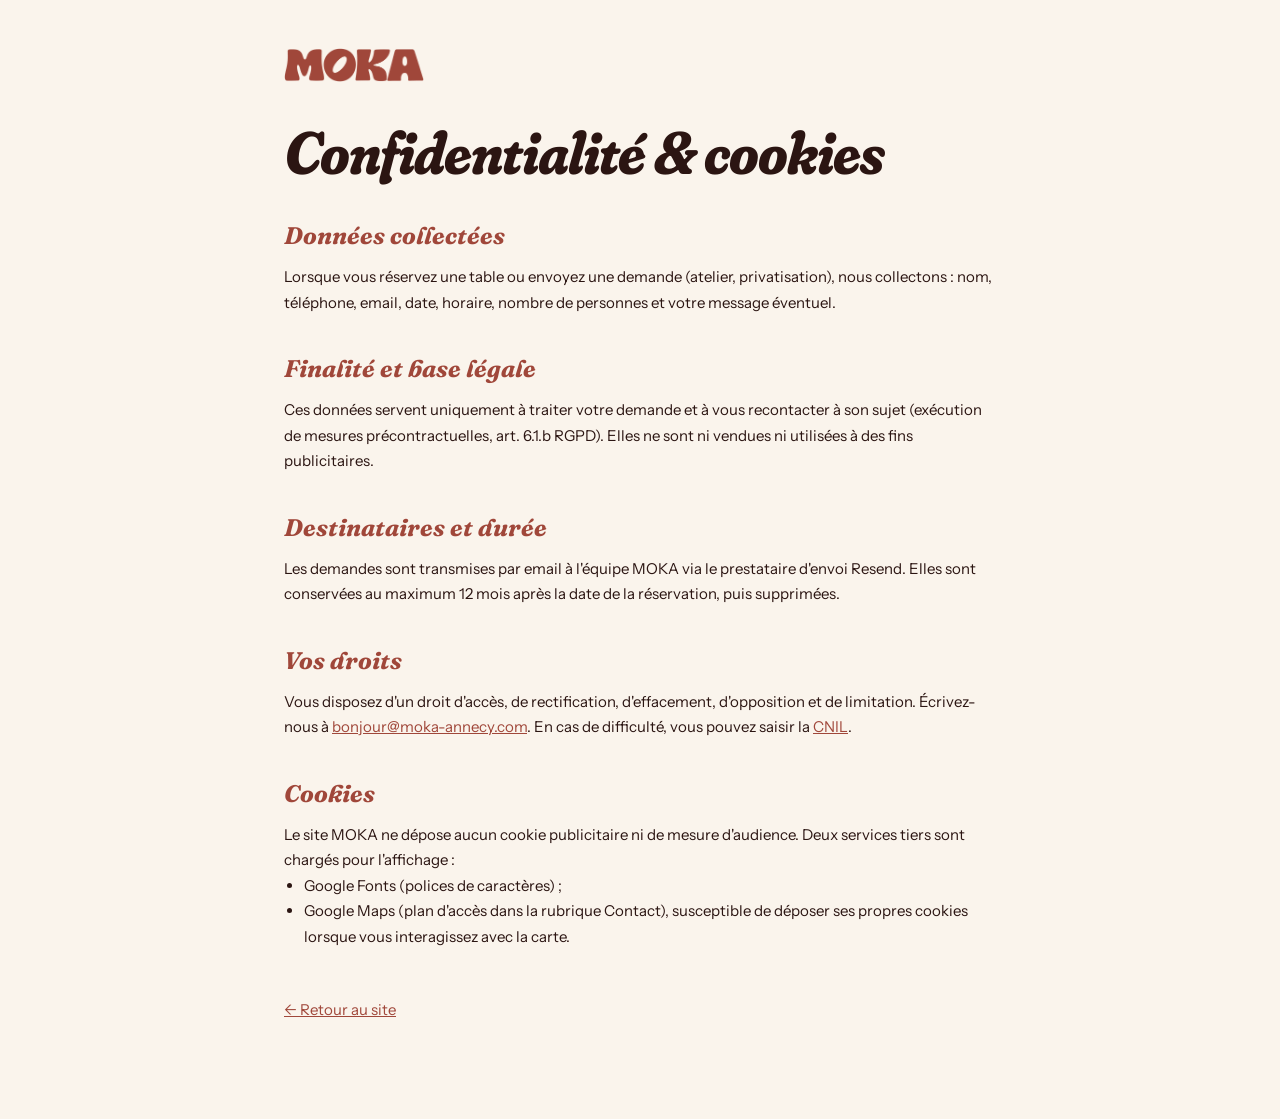
==== commit 7383e39b: "Palette v5 : couleurs relevées dans la salle réelle - Dominante rouille / sang de bœuf, or des dômes" ====
--- a/confidentialite.html
+++ b/confidentialite.html
@@ -9,7 +9,7 @@
 <link rel="preconnect" href="https://fonts.googleapis.com">
 <link rel="preconnect" href="https://fonts.gstatic.com" crossorigin>
 <link href="https://fonts.googleapis.com/css2?family=Fraunces:ital,opsz,wght,SOFT@0,9..144,400..800,100;1,9..144,400..800,100&family=Instrument+Sans:wght@300;400;500;600;700&display=swap" rel="stylesheet">
-<link rel="stylesheet" href="/assets/css/style.css?v=2fcfecd-2">
+<link rel="stylesheet" href="/assets/css/style.css?v=palette-v5">
 <style>
   body, a, button { cursor: auto !important; }
   a { cursor: pointer !important; }
--- a/assets/css/style.css
+++ b/assets/css/style.css
@@ -1,24 +1,29 @@
 * { margin: 0; padding: 0; box-sizing: border-box; }
 
 :root {
-  /* Palette MOKA base */
-  --cream: #FAF4EC;
-  --terracotta: #C97B5E;
-  --terracotta-dark: #a8624a;
-  --disco: #E8B530;
-  --powder: #A8BBD3;
-  --ink: #2A2520;
-  --ink-mute: #6B5D52;
+  /* Palette MOKA v5 — relevée dans la salle réelle (oct. 2026) */
+  --cream: #FAF4EC;        /* texte sur fonds sombres */
+  --rouille: #A0473A;      /* murs principaux — dominante */
+  --sang: #6E1F1C;         /* murs côté bar */
+  --terracotta: #C9714F;   /* niches, carrelage — seule couleur de CTA */
+  --terracotta-dark: #A85A3C;
+  --disco: #E8B530;        /* or des dômes — labels et accents, jamais en bouton */
+  --chene: #B08458;        /* tasseaux, parquet */
+  --noir: #1F1C1B;         /* dômes, plinthes */
+  --petrole: #1F4D5C;      /* accent rare (entrée) */
+  --powder: #8FB3BF;       /* pétrole éclairci, lisible sur fond sombre */
+  --ink: #2B1512;
+  --ink-mute: #75594F;
 
   /* Palette dynamique — valeurs par défaut afternoon */
-  --bg: #FAF0E0;
-  --bg-alt: #FFF7E5;
-  --text: #2A2520;
-  --text-mute: #6B5D52;
-  --accent: #C97B5E;
+  --bg: #F3E2D3;
+  --bg-alt: #FAF4EC;
+  --text: #2B1512;
+  --text-mute: #75594F;
+  --accent: #A0473A;
   --accent-2: #E8B530;
-  --nav-blur: rgba(250, 244, 236, 0.75);
-  --border: rgba(42, 37, 32, 0.12);
+  --nav-blur: rgba(243, 226, 211, 0.78);
+  --border: rgba(43, 21, 18, 0.12);
 
   --transition-slow: 800ms cubic-bezier(0.4, 0, 0.2, 1);
 
@@ -29,39 +34,39 @@
   --serif-var: "opsz" 144, "SOFT" 100, "WONK" 0;
 }
 
-/* Palette morning : lumineux, chaud, doux */
+/* Palette morning : crème lumineux, accents rouille */
 html[data-time="morning"] {
-  --bg: #FFF7E5;
+  --bg: #FAF4EC;
+  --bg-alt: #F4E8DA;
+  --text: #2B1512;
+  --text-mute: #75594F;
+  --accent: #A0473A;
+  --accent-2: #E8B530;
+  --nav-blur: rgba(250, 244, 236, 0.8);
+  --border: rgba(43, 21, 18, 0.1);
+}
+
+/* Palette afternoon : terracotta clair + or */
+html[data-time="afternoon"] {
+  --bg: #F3E2D3;
   --bg-alt: #FAF4EC;
-  --text: #2A2520;
-  --text-mute: #6B5D52;
-  --accent: #C97B5E;
+  --text: #2B1512;
+  --text-mute: #75594F;
+  --accent: #A0473A;
   --accent-2: #E8B530;
-  --nav-blur: rgba(255, 247, 229, 0.8);
-  --border: rgba(42, 37, 32, 0.1);
-}
-
-/* Palette afternoon : crème pêche + disco */
-html[data-time="afternoon"] {
-  --bg: #FAF0E0;
-  --bg-alt: #FFF7E5;
-  --text: #2A2520;
-  --text-mute: #6B5D52;
-  --accent: #C97B5E;
-  --accent-2: #E8B530;
-  --nav-blur: rgba(250, 240, 224, 0.78);
-  --border: rgba(42, 37, 32, 0.12);
-}
-
-/* Palette night : encre profonde + accents chauds */
+  --nav-blur: rgba(243, 226, 211, 0.78);
+  --border: rgba(43, 21, 18, 0.12);
+}
+
+/* Palette night : sang de bœuf profond + or des dômes */
 html[data-time="night"] {
-  --bg: #1E1A16;
-  --bg-alt: #2A2520;
+  --bg: #2A0F0D;
+  --bg-alt: #3D1613;
   --text: #FAF4EC;
   --text-mute: rgba(250, 244, 236, 0.65);
   --accent: #E8B530;
-  --accent-2: #C97B5E;
-  --nav-blur: rgba(30, 26, 22, 0.75);
+  --accent-2: #C9714F;
+  --nav-blur: rgba(42, 15, 13, 0.78);
   --border: rgba(250, 244, 236, 0.15);
 }
 
@@ -375,7 +380,7 @@
   animation: heroSunDrift 22s ease-in-out infinite, heroSunPulse 8s ease-in-out infinite;
 }
 html[data-time="night"] .hero-sun {
-  background: radial-gradient(circle at 30% 30%, rgba(232, 181, 48, 0.6), rgba(201, 123, 94, 0.25) 60%, transparent 75%);
+  background: radial-gradient(circle at 30% 30%, rgba(232, 181, 48, 0.6), rgba(201, 113, 79, 0.25) 60%, transparent 75%);
 }
 @keyframes heroSunDrift {
   0%, 100% { transform: translate(0, 0); }
@@ -588,15 +593,15 @@
   box-shadow: 0 24px 48px -12px rgba(42, 37, 32, 0.18);
 }
 .moment-card.morning {
-  background: linear-gradient(160deg, #FFF7E5, #FAF4EC);
+  background: linear-gradient(160deg, #FAF4EC, #F4E8DA);
   color: var(--ink);
 }
 .moment-card.afternoon {
-  background: linear-gradient(160deg, #FAF0E0, #F5E8D5);
+  background: linear-gradient(160deg, #F3E2D3, #EBD3C0);
   color: var(--ink);
 }
 .moment-card.night {
-  background: linear-gradient(160deg, #2A2520, #1E1A16);
+  background: linear-gradient(160deg, #4A1A16, #2A0F0D);
   color: var(--cream);
 }
 .moment-card .num {
@@ -1302,7 +1307,7 @@
 .booking-form select:disabled { opacity: .55; }
 .booking-form textarea { resize: vertical; min-height: 84px; }
 .booking-form input:focus, .booking-form select:focus, .booking-form textarea:focus {
-  outline: none; border-color: var(--terracotta); box-shadow: 0 0 0 3px rgba(201,123,94,.2);
+  outline: none; border-color: var(--terracotta); box-shadow: 0 0 0 3px rgba(201,113,79,.2);
 }
 .booking-form .invalid { border-color: #B3261E; box-shadow: 0 0 0 3px rgba(179,38,30,.12); }
 .booking-form .hp { position: absolute; left: -9999px; width: 1px; height: 1px; opacity: 0; }
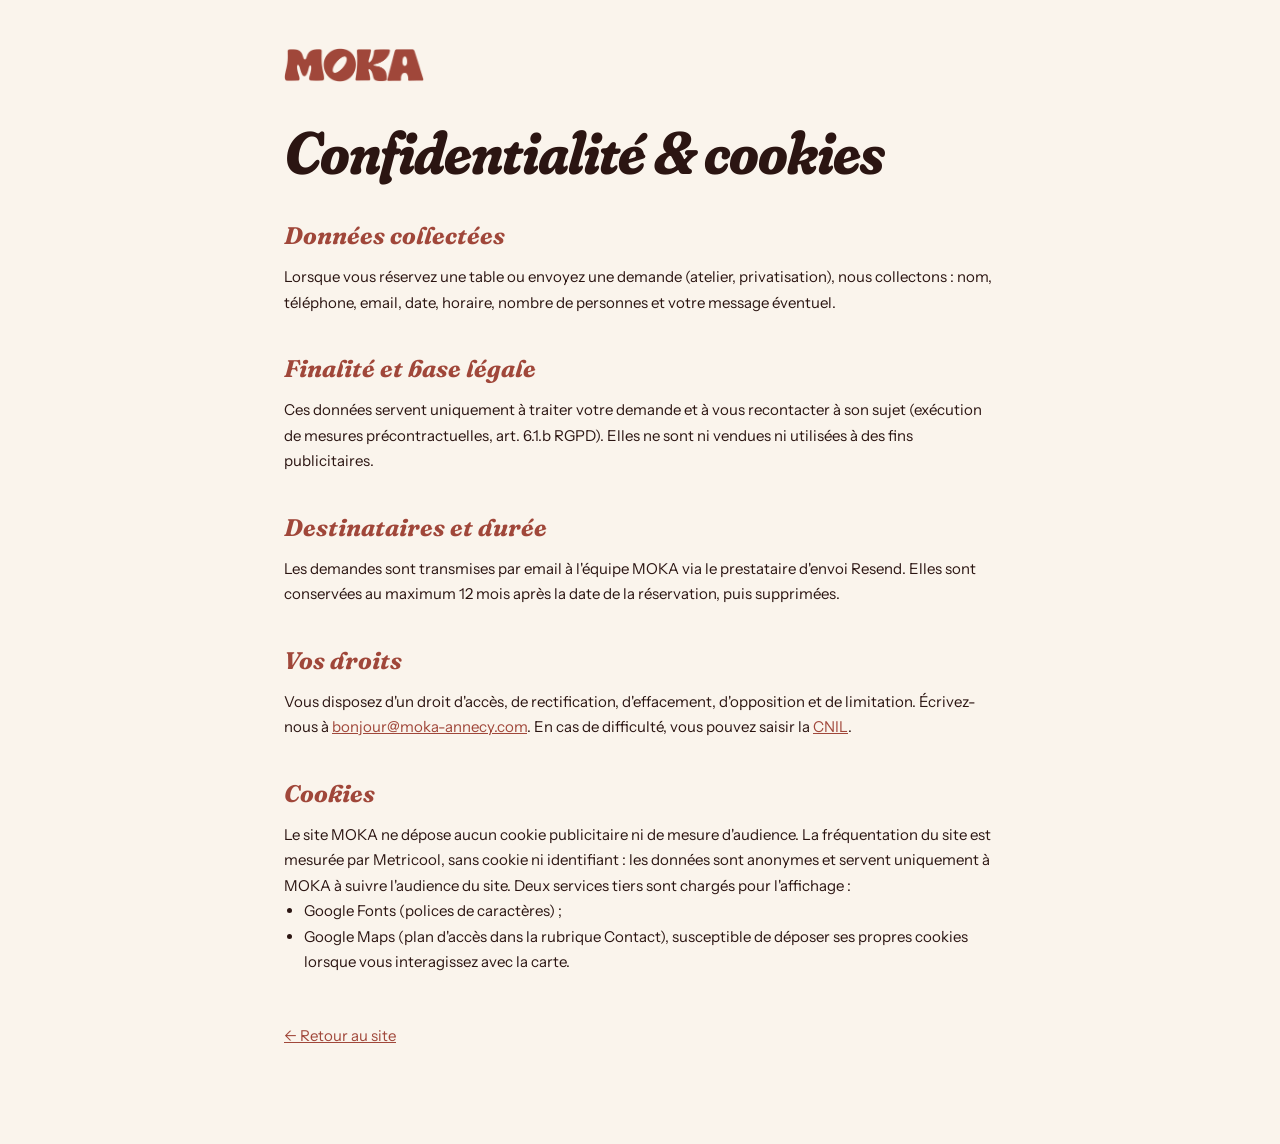
==== commit 59eaf49e: "Accueil néon (idée de la couverture Facebook), liens Facebook/Google, Metricool - Hero : fond rouill" ====
--- a/confidentialite.html
+++ b/confidentialite.html
@@ -9,7 +9,7 @@
 <link rel="preconnect" href="https://fonts.googleapis.com">
 <link rel="preconnect" href="https://fonts.gstatic.com" crossorigin>
 <link href="https://fonts.googleapis.com/css2?family=Fraunces:ital,opsz,wght,SOFT@0,9..144,400..800,100;1,9..144,400..800,100&family=Instrument+Sans:wght@300;400;500;600;700&display=swap" rel="stylesheet">
-<link rel="stylesheet" href="/assets/css/style.css?v=palette-v5">
+<link rel="stylesheet" href="/assets/css/style.css?v=home-neon">
 <style>
   body, a, button { cursor: auto !important; }
   a { cursor: pointer !important; }
@@ -22,6 +22,8 @@
   .legal-page ul { padding-left: 20px; }
   .legal-page a { color: var(--accent); }
 </style>
+<!-- Mesure d'audience Metricool (sans cookie) -->
+<script>function loadScript(a){var b=document.getElementsByTagName("head")[0],c=document.createElement("script");c.type="text/javascript",c.src="https://tracker.metricool.com/resources/be.js",c.onreadystatechange=a,c.onload=a,b.appendChild(c)}loadScript(function(){beTracker.t({hash:"b783e98ba4ffbda7375d1c51414fdbb0"})});</script>
 </head>
 <body>
 <main class="legal-page">
@@ -36,7 +38,7 @@
   <h2>Vos droits</h2>
   <p>Vous disposez d'un droit d'accès, de rectification, d'effacement, d'opposition et de limitation. Écrivez-nous à <a href="mailto:bonjour@moka-annecy.com">bonjour@moka-annecy.com</a>. En cas de difficulté, vous pouvez saisir la <a href="https://www.cnil.fr" target="_blank" rel="noopener">CNIL</a>.</p>
   <h2 id="cookies">Cookies</h2>
-  <p>Le site MOKA ne dépose aucun cookie publicitaire ni de mesure d'audience. Deux services tiers sont chargés pour l'affichage :</p>
+  <p>Le site MOKA ne dépose aucun cookie publicitaire ni de mesure d'audience. La fréquentation du site est mesurée par Metricool, sans cookie ni identifiant : les données sont anonymes et servent uniquement à MOKA à suivre l'audience du site. Deux services tiers sont chargés pour l'affichage :</p>
   <ul>
     <li>Google Fonts (polices de caractères) ;</li>
     <li>Google Maps (plan d'accès dans la rubrique Contact), susceptible de déposer ses propres cookies lorsque vous interagissez avec la carte.</li>
--- a/assets/css/style.css
+++ b/assets/css/style.css
@@ -363,38 +363,45 @@
   background: var(--bg);
   transition: background var(--transition-slow);
 }
-.hero-sun-wrap {
+/* Hero néon : fond rouille (sang de bœuf la nuit), néon ondulé de la salle, wordmark crème */
+.hero-neon {
+  background: linear-gradient(180deg, #A0473A 0%, #A0473A 45%, #8A3A30 100%);
+  color: var(--cream);
+}
+html[data-time="night"] .hero-neon {
+  background: linear-gradient(180deg, #6E1F1C 0%, #4A1714 60%, #2A0F0D 100%);
+}
+.hero-neon-line {
   position: absolute;
-  top: 15%;
-  right: 10%;
+  inset: 0;
+  width: 100%;
+  height: 100%;
+  pointer-events: none;
   z-index: 1;
-  transition: transform 0.8s cubic-bezier(0.25, 0.46, 0.45, 0.94);
-  pointer-events: none;
-}
-.hero-sun {
-  width: 380px;
-  height: 380px;
-  border-radius: 50%;
-  background: radial-gradient(circle at 30% 30%, rgba(232, 181, 48, 0.4), rgba(232, 181, 48, 0.15) 60%, transparent 75%);
-  filter: blur(20px);
-  animation: heroSunDrift 22s ease-in-out infinite, heroSunPulse 8s ease-in-out infinite;
-}
-html[data-time="night"] .hero-sun {
-  background: radial-gradient(circle at 30% 30%, rgba(232, 181, 48, 0.6), rgba(201, 113, 79, 0.25) 60%, transparent 75%);
-}
-@keyframes heroSunDrift {
-  0%, 100% { transform: translate(0, 0); }
-  20% { transform: translate(-30px, 20px); }
-  40% { transform: translate(20px, -30px); }
-  60% { transform: translate(30px, 15px); }
-  80% { transform: translate(-15px, -20px); }
-}
-@keyframes heroSunPulse {
-  0%, 100% { opacity: 1; filter: blur(20px); }
-  50% { opacity: 0.85; filter: blur(28px); }
-}
-@media (max-width: 899px) {
-  .hero-sun { width: 260px; height: 260px; opacity: 0.6; }
+}
+.hero-neon-line path { fill: none; stroke-linecap: round; }
+.hero-neon-line .neon-glow { stroke: rgba(255, 200, 120, 0.35); stroke-width: 22; filter: blur(10px); }
+.hero-neon-line .neon-core {
+  stroke: #FFF6E4;
+  stroke-width: 4;
+  stroke-dasharray: 2600;
+  stroke-dashoffset: 2600;
+  animation: neonDraw 2.4s cubic-bezier(0.6, 0, 0.2, 1) 300ms forwards, neonHum 5s ease-in-out 2.8s infinite;
+}
+.hero-neon-line .neon-glow {
+  opacity: 0;
+  animation: neonGlowIn 1.2s ease 2s forwards;
+}
+@keyframes neonDraw { to { stroke-dashoffset: 0; } }
+@keyframes neonGlowIn { to { opacity: 1; } }
+@keyframes neonHum {
+  0%, 100% { opacity: 1; }
+  48% { opacity: 1; }
+  50% { opacity: 0.82; }
+  52% { opacity: 1; }
+}
+@media (max-width: 899px) {
+  .hero-neon-line .neon-core { stroke-width: 3; }
 }
 
 .hero-content {
@@ -403,88 +410,45 @@
   text-align: center;
   max-width: 1100px;
   width: 100%;
-}
-.hero-lines {
-  display: flex;
-  flex-direction: column;
-  gap: 32px;
-  margin-bottom: 56px;
-  font-family: var(--font-serif);
-  font-style: italic;
-  font-variation-settings: var(--serif-var);
-  font-size: clamp(48px, 10vw, 128px);
-  line-height: 0.95;
-  letter-spacing: -3px;
-  color: var(--text);
-  font-weight: 600;
-  word-spacing: 0.08em;
-}
-@media (max-width: 899px) {
-  .hero-lines { gap: 24px; }
-}
-.hero-line {
-  display: block;
+  padding-top: 8vh;
+}
+.hero-title { margin: 0 0 28px; line-height: 0; }
+.hero-wordmark {
+  width: min(620px, 78vw);
+  height: auto;
+  display: inline-block;
+}
+.hero-title, .hero-opening {
   opacity: 0;
-  transform: translateY(40px);
-  filter: blur(12px);
+  transform: translateY(30px);
+  filter: blur(10px);
   transition:
     opacity 1s cubic-bezier(0.2, 0.7, 0.2, 1),
     transform 1s cubic-bezier(0.2, 0.7, 0.2, 1),
     filter 1s cubic-bezier(0.2, 0.7, 0.2, 1);
 }
-.hero-line.visible {
-  opacity: 1;
-  transform: translateY(0);
-  filter: blur(0);
-}
-.hero-line:nth-child(1) { transition-delay: 300ms; }
-.hero-line:nth-child(2) { transition-delay: 700ms; }
-.hero-line:nth-child(3) { transition-delay: 1100ms; }
-
-.hero-line-prefix {
-  color: var(--text);
-  margin-right: 0.4em;
-}
-@media (max-width: 899px) {
-  .hero-line-prefix { margin-right: 0.3em; }
-}
-html[data-time="night"] .hero-line-prefix { color: rgba(250, 244, 236, 0.85); }
-
-.hero-verb {
+.hero-title { transition-delay: 900ms; }
+.hero-opening { transition-delay: 1200ms; }
+.hero-title.visible, .hero-opening.visible { opacity: 1; transform: none; filter: none; }
+.hero-opening {
   font-family: var(--font-accent);
-  font-style: italic;
   font-weight: 700;
-  letter-spacing: -1.5px;
-  transition: color var(--transition-slow);
-}
-.verb-morning { color: var(--terracotta); }
-.verb-afternoon { color: var(--disco); }
-.verb-night { color: var(--powder); }
-html[data-time="night"] .verb-night { color: #C9D6E8; }
-
-/* Slight highlight of the current time's line */
-html[data-time="morning"] .hero-line:nth-child(1) .hero-line-prefix,
-html[data-time="afternoon"] .hero-line:nth-child(2) .hero-line-prefix,
-html[data-time="night"] .hero-line:nth-child(3) .hero-line-prefix {
-  font-weight: 700;
-}
-html[data-time="morning"] .hero-line:not(:nth-child(1)),
-html[data-time="afternoon"] .hero-line:not(:nth-child(2)),
-html[data-time="night"] .hero-line:not(:nth-child(3)) {
-  opacity: 0.55;
-}
-html[data-time="morning"] .hero-line:not(:nth-child(1)).visible,
-html[data-time="afternoon"] .hero-line:not(:nth-child(2)).visible,
-html[data-time="night"] .hero-line:not(:nth-child(3)).visible {
-  opacity: 0.55;
+  font-size: clamp(13px, 1.4vw, 17px);
+  letter-spacing: 0.26em;
+  text-transform: uppercase;
+  color: var(--disco);
+  margin-bottom: 18px;
 }
 
 .hero-sub {
-  font-family: var(--font-sans);
-  font-size: clamp(14px, 1.5vw, 17px);
-  color: var(--text-mute);
-  letter-spacing: 0.08em;
-  margin-bottom: 44px;
+  font-family: var(--font-serif);
+  font-style: italic;
+  font-variation-settings: var(--serif-var);
+  font-weight: 600;
+  font-size: clamp(19px, 2.2vw, 28px);
+  line-height: 1.3;
+  color: var(--cream);
+  margin-bottom: 40px;
   opacity: 0;
   transform: translateY(20px);
   transition: opacity 800ms cubic-bezier(0.16, 1, 0.3, 1), transform 800ms cubic-bezier(0.16, 1, 0.3, 1);
@@ -1341,3 +1305,54 @@
 .map-wrap { border-radius: 22px; overflow: hidden; aspect-ratio: 4 / 3; background: var(--bg-alt); border: 1px solid var(--border); }
 .map-wrap iframe { width: 100%; height: 100%; border: 0; display: block; filter: saturate(.75) sepia(.15); }
 
+
+/* Hero néon — boutons, réseaux, en-tête posé dessus */
+.hero-neon .btn-primary.hero-btn { background: var(--cream); color: #6E1F1C; font-weight: 600; }
+.hero-neon .btn-primary.hero-btn:hover { background: #FFFFFF; }
+.hero-neon .btn-ghost.hero-btn-ghost { color: var(--cream); border-color: rgba(250, 244, 236, 0.5); }
+.hero-neon .btn-ghost.hero-btn-ghost:hover { color: var(--cream); border-color: var(--cream); background: rgba(250, 244, 236, 0.1); }
+.hero-social {
+  list-style: none;
+  margin: 28px 0 0;
+  padding: 0;
+  transition-delay: 1950ms;
+}
+.hero-social a {
+  display: inline-flex;
+  align-items: center;
+  justify-content: center;
+  width: 44px;
+  height: 44px;
+  border-radius: 50%;
+  color: var(--cream);
+  border: 1px solid rgba(250, 244, 236, 0.35);
+  transition: background 200ms, border-color 200ms, transform 200ms;
+}
+.hero-social a:hover { background: rgba(250, 244, 236, 0.12); border-color: var(--cream); transform: translateY(-2px); }
+.hero-social svg { width: 20px; height: 20px; }
+.hero-neon .scroll-hint, .hero-neon .scroll-hint svg { color: rgba(250, 244, 236, 0.75); stroke: rgba(250, 244, 236, 0.75); }
+
+/* En-tête transparent au-dessus du hero : texte et logo crème */
+.has-hero header:not(.scrolled) nav a { color: var(--cream); }
+.has-hero header:not(.scrolled) nav a::after { background: var(--cream); }
+.has-hero header:not(.scrolled) .burger svg { stroke: var(--cream); }
+.has-hero header:not(.scrolled) .logo-day { display: none !important; }
+.has-hero header:not(.scrolled) .logo-night { display: block !important; }
+.has-hero header:not(.scrolled) .btn-icon { background: var(--cream); color: #6E1F1C; }
+
+@media (prefers-reduced-motion: reduce) {
+  .hero-neon-line .neon-core { animation: none; stroke-dashoffset: 0; }
+  .hero-neon-line .neon-glow { animation: none; opacity: 1; }
+  .hero-title, .hero-opening { transition: none; }
+}
+
+/* Le wordmark du hero suffit : logo d'en-tête masqué tant qu'on est en haut de l'accueil */
+.has-hero header .logo-link { transition: opacity 300ms; }
+.has-hero header:not(.scrolled) .logo-link { opacity: 0; pointer-events: none; }
+body.has-hero.menu-open header .logo-link { opacity: 1; pointer-events: auto; }
+.hero-neon .scroll-hint { text-decoration: none; }
+.hero-neon-line { top: 40px; height: calc(100% - 40px); }
+@media (max-width: 899px) {
+  .hero-neon-line { top: 96px; height: 38%; }
+  .hero-sub-addr { display: block; }
+}
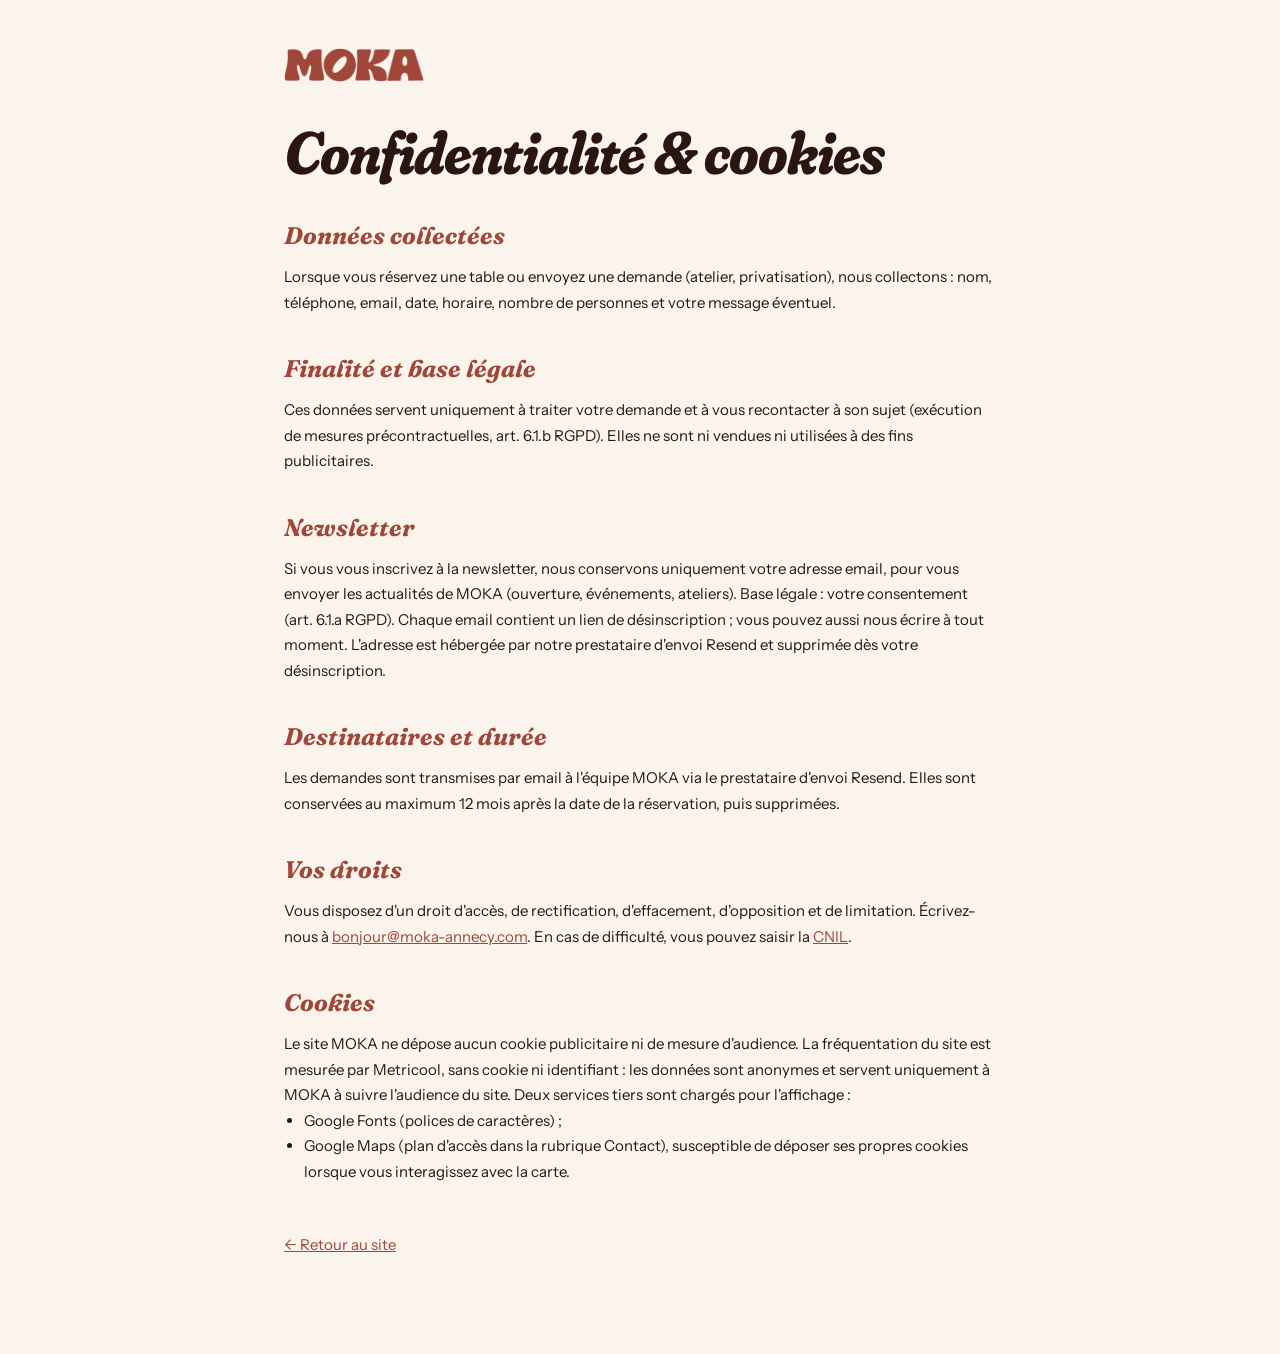
==== commit 64cbf275: "Mode teasing jusqu'au 15/10 : home seule + inscription newsletter + réseaux - Bascule automatique cô" ====
--- a/confidentialite.html
+++ b/confidentialite.html
@@ -9,7 +9,7 @@
 <link rel="preconnect" href="https://fonts.googleapis.com">
 <link rel="preconnect" href="https://fonts.gstatic.com" crossorigin>
 <link href="https://fonts.googleapis.com/css2?family=Fraunces:ital,opsz,wght,SOFT@0,9..144,400..800,100;1,9..144,400..800,100&family=Instrument+Sans:wght@300;400;500;600;700&display=swap" rel="stylesheet">
-<link rel="stylesheet" href="/assets/css/style.css?v=home-neon">
+<link rel="stylesheet" href="/assets/css/style.css?v=teaser">
 <style>
   body, a, button { cursor: auto !important; }
   a { cursor: pointer !important; }
@@ -33,6 +33,8 @@
   <p>Lorsque vous réservez une table ou envoyez une demande (atelier, privatisation), nous collectons : nom, téléphone, email, date, horaire, nombre de personnes et votre message éventuel.</p>
   <h2>Finalité et base légale</h2>
   <p>Ces données servent uniquement à traiter votre demande et à vous recontacter à son sujet (exécution de mesures précontractuelles, art. 6.1.b RGPD). Elles ne sont ni vendues ni utilisées à des fins publicitaires.</p>
+  <h2 id="newsletter">Newsletter</h2>
+  <p>Si vous vous inscrivez à la newsletter, nous conservons uniquement votre adresse email, pour vous envoyer les actualités de MOKA (ouverture, événements, ateliers). Base légale : votre consentement (art. 6.1.a RGPD). Chaque email contient un lien de désinscription ; vous pouvez aussi nous écrire à tout moment. L'adresse est hébergée par notre prestataire d'envoi Resend et supprimée dès votre désinscription.</p>
   <h2>Destinataires et durée</h2>
   <p>Les demandes sont transmises par email à l'équipe MOKA via le prestataire d'envoi Resend. Elles sont conservées au maximum 12 mois après la date de la réservation, puis supprimées.</p>
   <h2>Vos droits</h2>
--- a/assets/css/style.css
+++ b/assets/css/style.css
@@ -1356,3 +1356,93 @@
   .hero-neon-line { top: 96px; height: 38%; }
   .hero-sub-addr { display: block; }
 }
+
+/* Encart réservation — palette v5 : sang de bœuf, suspension noir et or de la salle, arche terracotta */
+.cta-final { background: var(--sang); }
+html[data-time="night"] .cta-final { background: #4A1714; }
+.cta-final::before {
+  top: 0;
+  right: 8%;
+  width: 300px;
+  height: 281px;
+  border-radius: 0;
+  background: url("data:image/svg+xml,%3Csvg%20xmlns%3D%22http%3A//www.w3.org/2000/svg%22%20viewBox%3D%220%200%20320%20300%22%3E%3Cdefs%3E%3CradialGradient%20id%3D%22g%22%20cx%3D%2250%25%22%20cy%3D%2240%25%22%20r%3D%2260%25%22%3E%3Cstop%20offset%3D%220%22%20stop-color%3D%22%23FFE7A3%22/%3E%3Cstop%20offset%3D%22.45%22%20stop-color%3D%22%23E8B530%22/%3E%3Cstop%20offset%3D%221%22%20stop-color%3D%22%239A7414%22/%3E%3C/radialGradient%3E%3C/defs%3E%3Cline%20x1%3D%22160%22%20y1%3D%220%22%20x2%3D%22160%22%20y2%3D%22132%22%20stroke%3D%22%231F1C1B%22%20stroke-width%3D%224%22/%3E%3Cpath%20d%3D%22M30%20262%20A130%20130%200%200%201%20290%20262%20Z%22%20fill%3D%22%231F1C1B%22/%3E%3Cellipse%20cx%3D%22160%22%20cy%3D%22262%22%20rx%3D%22130%22%20ry%3D%2230%22%20fill%3D%22url%28%23g%29%22/%3E%3Ccircle%20cx%3D%22160%22%20cy%3D%22270%22%20r%3D%2220%22%20fill%3D%22%23FFF6E4%22/%3E%3C/svg%3E") center top / contain no-repeat;
+  filter: drop-shadow(0 40px 60px rgba(232, 181, 48, 0.45));
+}
+.cta-final::after {
+  bottom: -60px;
+  left: 6%;
+  width: 260px;
+  height: 400px;
+  border-radius: 130px 130px 0 0;
+  background: rgba(201, 113, 79, 0.28);
+}
+@media (max-width: 899px) {
+  .cta-final { padding-top: 170px; }
+  .cta-content h2 { letter-spacing: -1px; word-spacing: 0.08em; }
+  .cta-final::before { width: 128px; height: 120px; right: 50%; transform: translateX(50%); }
+  .cta-final::after { width: 150px; height: 230px; left: -30px; }
+}
+.cta-content .booking-table .btn-primary { background: var(--terracotta-dark); color: var(--cream); }
+.cta-content .booking-table .btn-primary:hover { background: #8F4A30; color: var(--cream); }
+.booking-form .form-hint a, .booking-form a { color: var(--terracotta-dark); }
+.booking-form input:focus, .booking-form select:focus, .booking-form textarea:focus { border-color: var(--terracotta-dark); }
+
+/* ============ MODE TEASING (jusqu'à l'ouverture) ============ */
+.hero-newsletter, .hero-legal { display: none; }
+.sr-only { position: absolute; width: 1px; height: 1px; padding: 0; margin: -1px; overflow: hidden; clip: rect(0 0 0 0); white-space: nowrap; border: 0; }
+html.teaser body > section:not(.hero),
+html.teaser body > footer,
+html.teaser header nav,
+html.teaser header .burger,
+html.teaser header .btn-icon,
+html.teaser .mobile-menu,
+html.teaser .scroll-hint,
+html.teaser .hero .hero-cta:not(.hero-social) { display: none !important; }
+html.teaser header { pointer-events: none; }
+html.teaser .hero-newsletter { display: block; }
+html.teaser .hero-legal { display: block; }
+html.teaser .hero { min-height: 100vh; min-height: 100dvh; }
+
+.hero-newsletter {
+  max-width: 560px;
+  margin: 0 auto;
+  opacity: 0;
+  transform: translateY(20px);
+  animation: hnIn 800ms cubic-bezier(0.16, 1, 0.3, 1) 1700ms forwards;
+}
+@keyframes hnIn { to { opacity: 1; transform: none; } }
+.hn-lead { font-size: 16px; line-height: 1.5; color: rgba(250, 244, 236, 0.88); margin: 0 0 16px; }
+.hn-row { display: flex; gap: 10px; }
+.hn-row input[type="email"] {
+  flex: 1;
+  min-width: 0;
+  height: 50px;
+  padding: 0 22px;
+  border-radius: 100px;
+  border: 1px solid rgba(250, 244, 236, 0.45);
+  background: rgba(250, 244, 236, 0.1);
+  color: var(--cream);
+  font: 16px var(--font-sans);
+  outline: none;
+  transition: border-color 200ms, background 200ms;
+}
+.hn-row input[type="email"]::placeholder { color: rgba(250, 244, 236, 0.6); }
+.hn-row input[type="email"]:focus { border-color: var(--cream); background: rgba(250, 244, 236, 0.16); }
+.hn-row input.invalid { border-color: #F7C1C1; }
+.hn-row .btn-primary { height: 50px; flex: none; cursor: pointer; border: none; font-family: var(--font-sans); }
+.hn-row .btn-primary[disabled] { opacity: .6; pointer-events: none; }
+.hero-newsletter .hp { position: absolute; left: -9999px; width: 1px; height: 1px; opacity: 0; }
+.hn-status { min-height: 22px; margin: 12px 0 0; font-size: 15px; color: var(--cream); }
+.hn-status.ok { color: var(--disco); font-weight: 600; }
+.hn-status.err { color: #F7C1C1; }
+.hn-legal { margin: 4px 0 0; font-size: 12px; color: rgba(250, 244, 236, 0.7); }
+.hn-legal a, .hero-legal a { color: inherit; }
+.hero-newsletter.done .hn-row { display: none; }
+.hero-legal { position: absolute; bottom: 24px; left: 0; right: 0; text-align: center; font-size: 12px; color: rgba(250, 244, 236, 0.65); z-index: 3; margin: 0; }
+@media (max-width: 599px) {
+  .hn-row { flex-direction: column; }
+  .hn-row input[type="email"] { flex: none; width: 100%; }
+  .hn-row .btn-primary { width: 100%; }
+}
+@media (prefers-reduced-motion: reduce) { .hero-newsletter { animation: none; opacity: 1; transform: none; } }
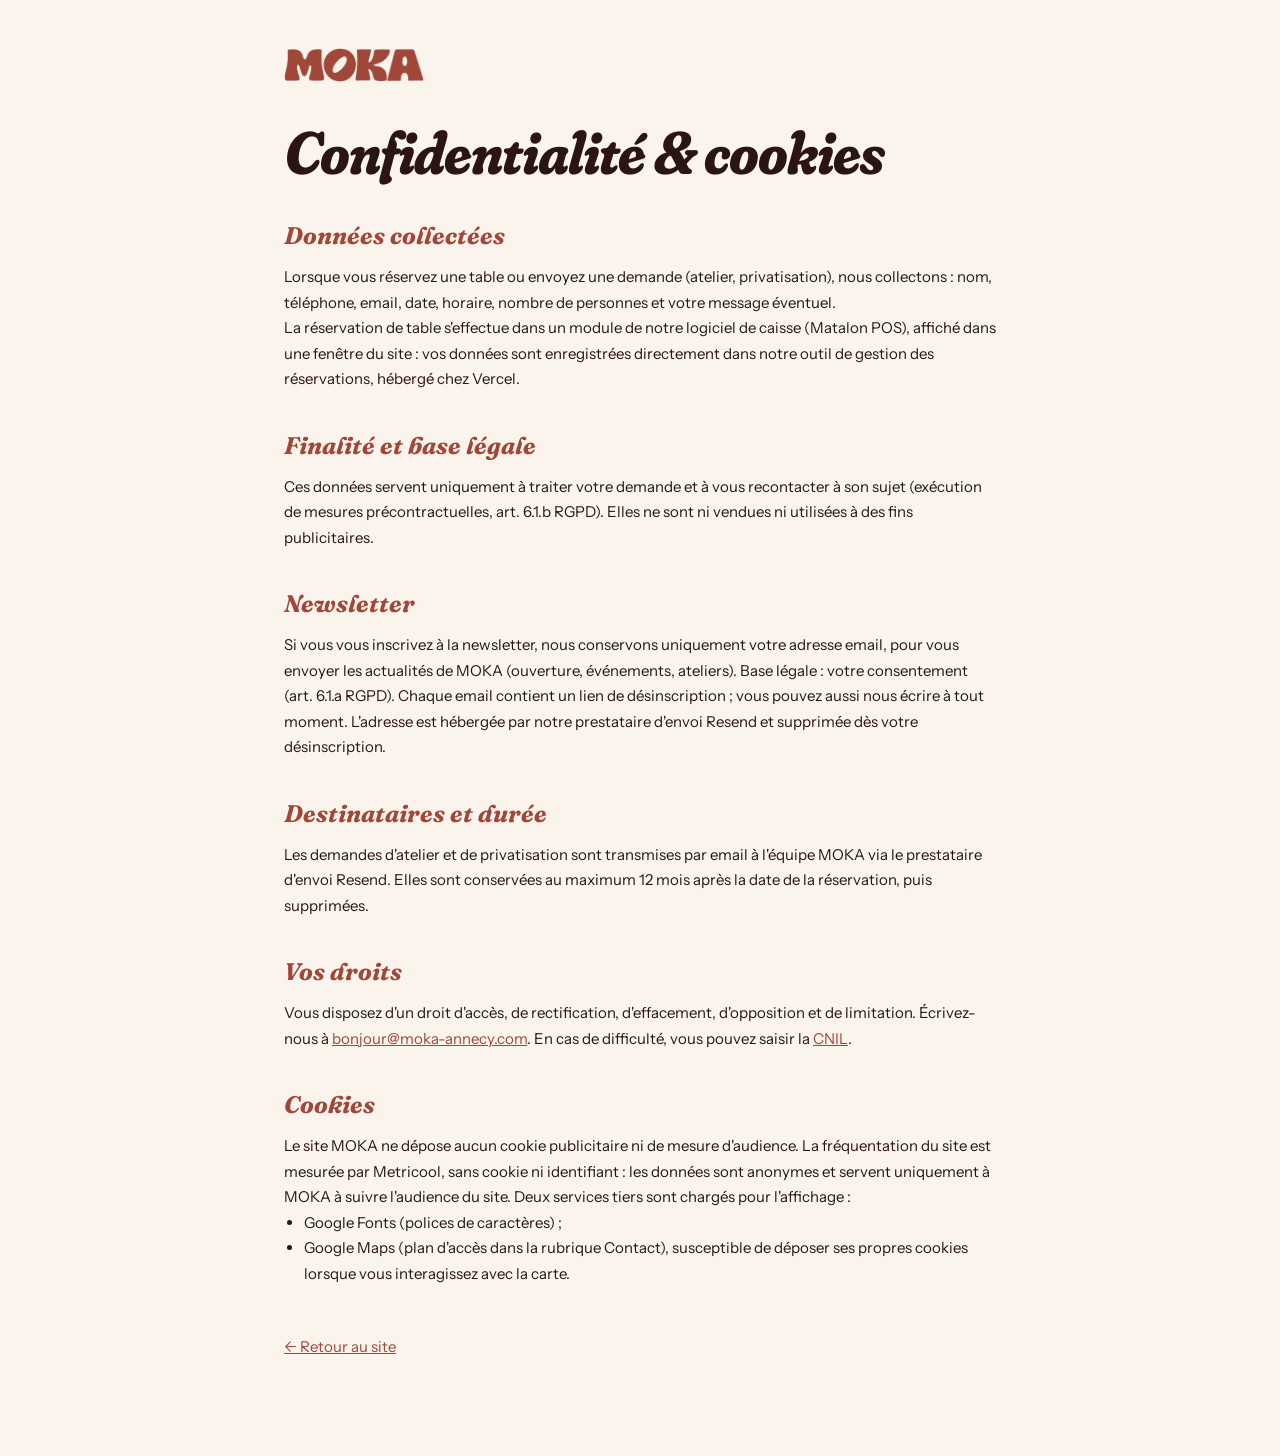
==== commit 3ffa8581: "Réservation de table via la caisse Matalon POS - Script reservation.js (instance matalon-pos-test) a" ====
--- a/confidentialite.html
+++ b/confidentialite.html
@@ -9,7 +9,7 @@
 <link rel="preconnect" href="https://fonts.googleapis.com">
 <link rel="preconnect" href="https://fonts.gstatic.com" crossorigin>
 <link href="https://fonts.googleapis.com/css2?family=Fraunces:ital,opsz,wght,SOFT@0,9..144,400..800,100;1,9..144,400..800,100&family=Instrument+Sans:wght@300;400;500;600;700&display=swap" rel="stylesheet">
-<link rel="stylesheet" href="/assets/css/style.css?v=teaser">
+<link rel="stylesheet" href="/assets/css/style.css?v=resa1">
 <style>
   body, a, button { cursor: auto !important; }
   a { cursor: pointer !important; }
@@ -31,12 +31,13 @@
   <h1>Confidentialité &amp; cookies</h1>
   <h2>Données collectées</h2>
   <p>Lorsque vous réservez une table ou envoyez une demande (atelier, privatisation), nous collectons : nom, téléphone, email, date, horaire, nombre de personnes et votre message éventuel.</p>
+  <p>La réservation de table s'effectue dans un module de notre logiciel de caisse (Matalon POS), affiché dans une fenêtre du site : vos données sont enregistrées directement dans notre outil de gestion des réservations, hébergé chez Vercel.</p>
   <h2>Finalité et base légale</h2>
   <p>Ces données servent uniquement à traiter votre demande et à vous recontacter à son sujet (exécution de mesures précontractuelles, art. 6.1.b RGPD). Elles ne sont ni vendues ni utilisées à des fins publicitaires.</p>
   <h2 id="newsletter">Newsletter</h2>
   <p>Si vous vous inscrivez à la newsletter, nous conservons uniquement votre adresse email, pour vous envoyer les actualités de MOKA (ouverture, événements, ateliers). Base légale : votre consentement (art. 6.1.a RGPD). Chaque email contient un lien de désinscription ; vous pouvez aussi nous écrire à tout moment. L'adresse est hébergée par notre prestataire d'envoi Resend et supprimée dès votre désinscription.</p>
   <h2>Destinataires et durée</h2>
-  <p>Les demandes sont transmises par email à l'équipe MOKA via le prestataire d'envoi Resend. Elles sont conservées au maximum 12 mois après la date de la réservation, puis supprimées.</p>
+  <p>Les demandes d'atelier et de privatisation sont transmises par email à l'équipe MOKA via le prestataire d'envoi Resend. Elles sont conservées au maximum 12 mois après la date de la réservation, puis supprimées.</p>
   <h2>Vos droits</h2>
   <p>Vous disposez d'un droit d'accès, de rectification, d'effacement, d'opposition et de limitation. Écrivez-nous à <a href="mailto:bonjour@moka-annecy.com">bonjour@moka-annecy.com</a>. En cas de difficulté, vous pouvez saisir la <a href="https://www.cnil.fr" target="_blank" rel="noopener">CNIL</a>.</p>
   <h2 id="cookies">Cookies</h2>
--- a/assets/css/style.css
+++ b/assets/css/style.css
@@ -1446,3 +1446,8 @@
   .hn-row .btn-primary { width: 100%; }
 }
 @media (prefers-reduced-motion: reduce) { .hero-newsletter { animation: none; opacity: 1; transform: none; } }
+
+/* Réservation : panneau Matalon POS ouvert depuis le bouton */
+.cta-content .btn-reserve { height: 56px; padding: 0 44px; font-size: 16px; }
+.cta-alt { margin-top: 22px; font-size: 14px; color: rgba(250, 244, 236, 0.85); }
+.cta-alt a { color: var(--cream); }
